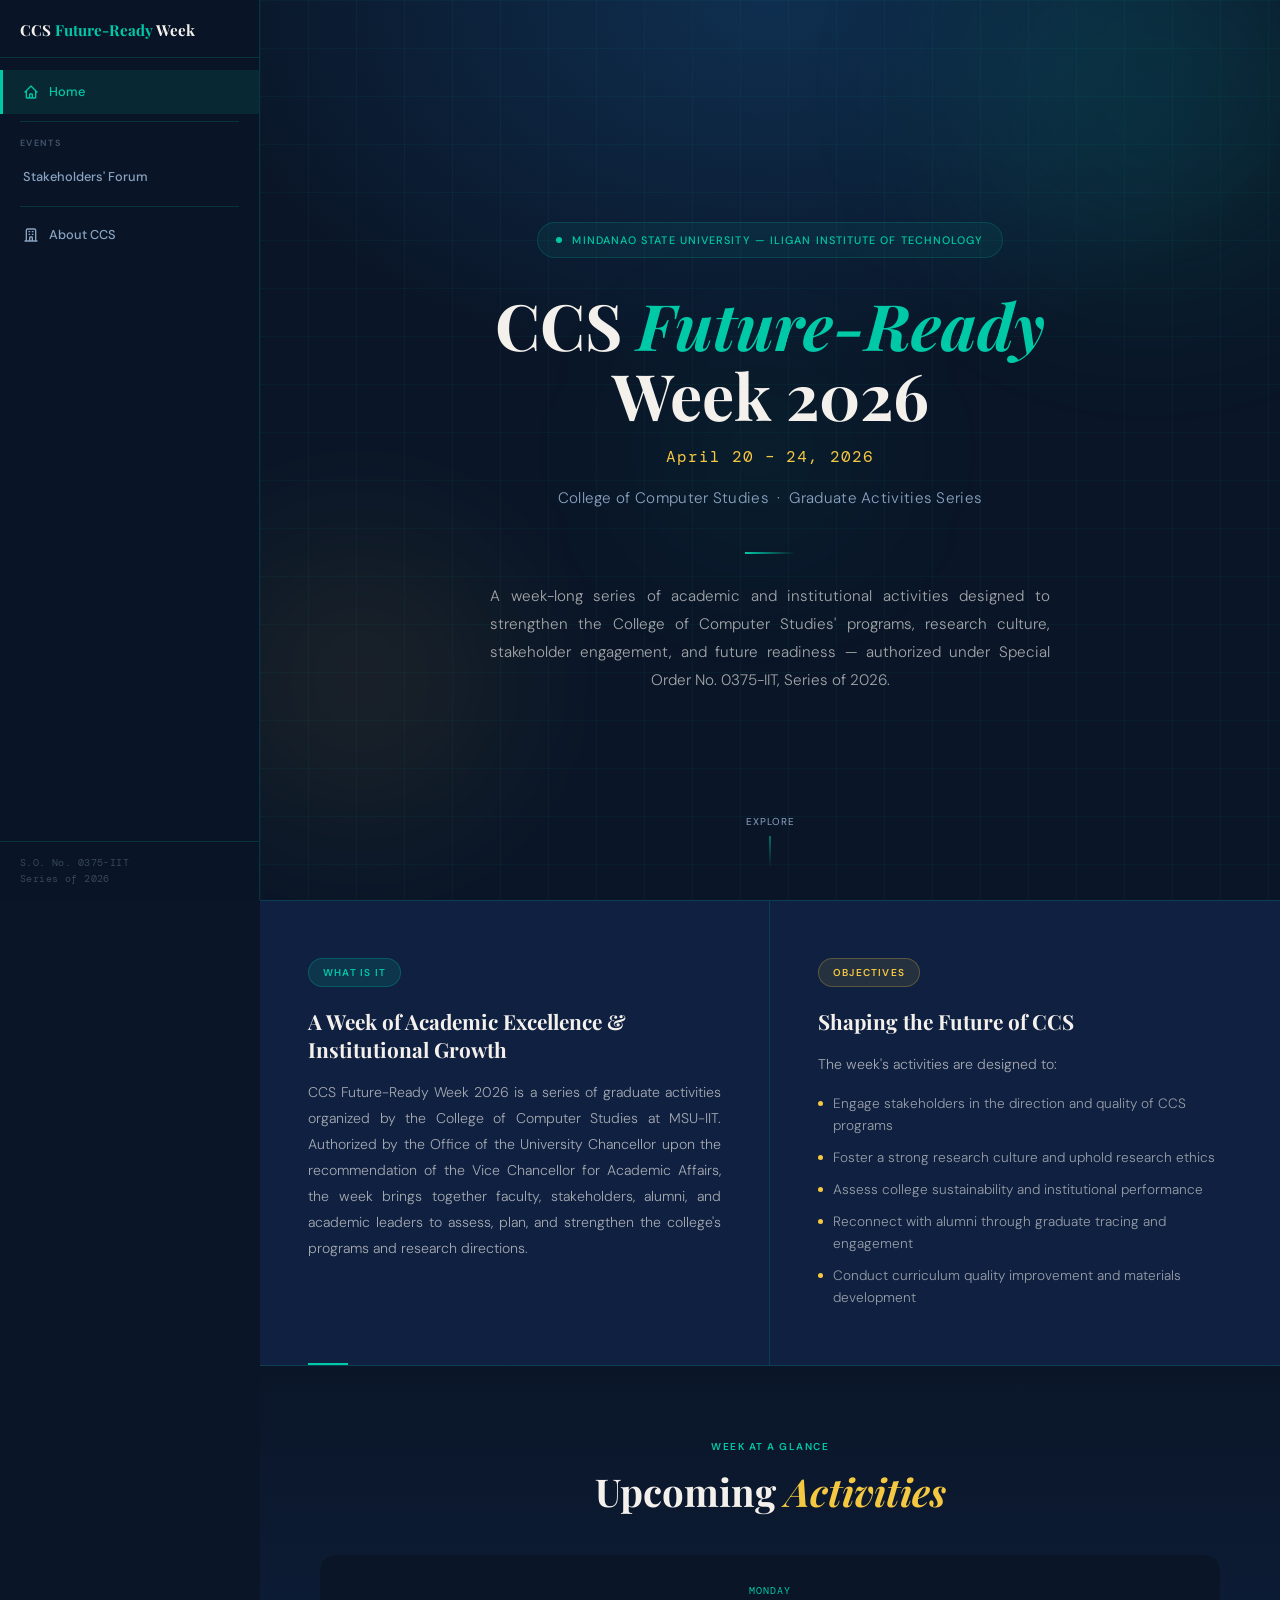
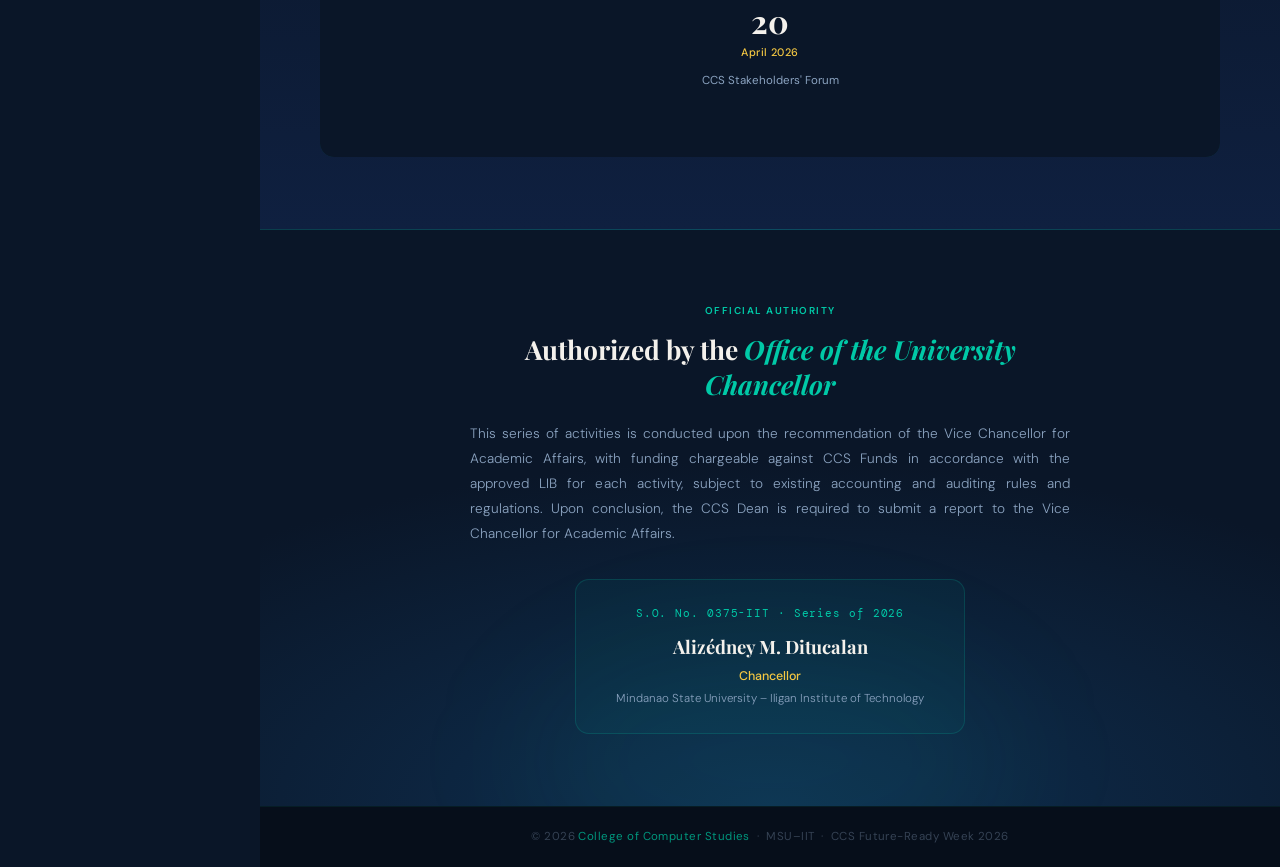
==== index.html @ fe6b13ed "Initial commit: CCS Future-Ready Week 2026 website" ====
<!DOCTYPE html>
<html lang="en">
<head>
<meta charset="UTF-8">
<meta name="viewport" content="width=device-width, initial-scale=1.0">
<title>CCS Future-Ready Week 2026 — MSU-IIT</title>
<link rel="preconnect" href="https://fonts.googleapis.com">
<link href="https://fonts.googleapis.com/css2?family=Playfair+Display:ital,wght@0,400;0,700;1,400&family=DM+Sans:wght@300;400;500;600&family=DM+Mono:wght@400&display=swap" rel="stylesheet">
<link rel="stylesheet" href="styles.css">
</head>
<body>

<!-- SIDEBAR NAV -->
<nav class="sidebar" id="sidebar">
  <div class="sidebar-brand">
    <a href="index.html">CCS <span>Future-Ready</span> Week</a>
  </div>
  <div class="sidebar-links">
    <a href="index.html" class="active">
      <span class="nav-icon"><svg xmlns="http://www.w3.org/2000/svg" fill="none" viewBox="0 0 24 24" stroke="currentColor" stroke-width="2"><path stroke-linecap="round" stroke-linejoin="round" d="M3 12l2-2m0 0l7-7 7 7M5 10v10a1 1 0 001 1h3m10-11l2 2m-2-2v10a1 1 0 01-1 1h-3m-4 0a1 1 0 01-1-1v-4a1 1 0 011-1h2a1 1 0 011 1v4a1 1 0 01-1 1h-2z"/></svg></span>
      Home
    </a>
    <div class="nav-divider"></div>
    <div class="nav-group-label">Events</div>
    <a href="stakeholders-forum.html">
      Stakeholders' Forum
    </a>
    <div class="nav-divider"></div>
    <a href="about-ccs.html">
      <span class="nav-icon"><svg xmlns="http://www.w3.org/2000/svg" fill="none" viewBox="0 0 24 24" stroke="currentColor" stroke-width="2"><path stroke-linecap="round" stroke-linejoin="round" d="M19 21V5a2 2 0 00-2-2H7a2 2 0 00-2 2v16m14 0h2m-2 0h-5m-9 0H3m2 0h5M9 7h1m-1 4h1m4-4h1m-1 4h1m-5 10v-5a1 1 0 011-1h2a1 1 0 011 1v5m-4 0h4"/></svg></span>
      About CCS
    </a>
  </div>
  <div class="sidebar-footer">
    <div class="sidebar-footer-text">S.O. No. 0375-IIT<br>Series of 2026</div>
  </div>
</nav>
<div class="sidebar-overlay" id="sidebarOverlay"></div>

<!-- MOBILE NAV TOGGLE -->
<button class="mobile-toggle" id="mobileToggle" aria-label="Toggle navigation">
  <span></span><span></span><span></span>
</button>

<!-- MAIN CONTENT -->
<main class="main">

  <!-- HERO -->
  <section class="hero">
    <div class="hero-grid"></div>
    <div class="hero-orbs">
      <div class="orb orb-1"></div>
      <div class="orb orb-2"></div>
      <div class="orb orb-3"></div>
    </div>
    <div class="hero-content">
      <div class="institution-badge">
        <div class="badge-dot"></div>
        Mindanao State University &mdash; Iligan Institute of Technology
      </div>
      <h1 class="hero-title">
        CCS <span>Future-Ready</span><br>Week 2026
      </h1>
      <p class="hero-date">April 20 &ndash; 24, 2026</p>
      <p class="hero-subtitle">College of Computer Studies &nbsp;&middot;&nbsp; Graduate Activities Series</p>
      <div class="hero-divider"></div>
      <p class="hero-tagline">
        A week-long series of academic and institutional activities designed to strengthen the College of Computer Studies' programs, research culture, stakeholder engagement, and future readiness &mdash; authorized under Special Order No. 0375-IIT, Series of 2026.
      </p>
    </div>
    <div class="scroll-hint">
      <span>Explore</span>
      <div class="scroll-arrow"></div>
    </div>
  </section>

  <!-- ABOUT -->
  <div class="about-wrapper">
    <div class="about-grid">
      <div class="about-card reveal">
        <div class="about-tag">What Is It</div>
        <h2 class="about-heading">A Week of Academic Excellence &amp; Institutional Growth</h2>
        <p class="about-text">
          CCS Future-Ready Week 2026 is a series of graduate activities organized by the College of Computer Studies at MSU-IIT. Authorized by the Office of the University Chancellor upon the recommendation of the Vice Chancellor for Academic Affairs, the week brings together faculty, stakeholders, alumni, and academic leaders to assess, plan, and strengthen the college's programs and research directions.
        </p>
        <div class="about-accent"></div>
      </div>
      <div class="about-card reveal reveal-delay-1">
        <div class="about-tag purpose">Objectives</div>
        <h2 class="about-heading">Shaping the Future of CCS</h2>
        <p class="about-text">The week's activities are designed to:</p>
        <ul class="about-list">
          <li>Engage stakeholders in the direction and quality of CCS programs</li>
          <li>Foster a strong research culture and uphold research ethics</li>
          <li>Assess college sustainability and institutional performance</li>
          <li>Reconnect with alumni through graduate tracing and engagement</li>
          <li>Conduct curriculum quality improvement and materials development</li>
        </ul>
      </div>
    </div>
  </div>

  <!-- SCHEDULE OVERVIEW -->
  <div class="schedule-section">
    <div class="schedule-header">
      <p class="section-label reveal">Week at a Glance</p>
      <h2 class="section-title reveal">Upcoming <em>Activities</em></h2>
    </div>
    <div class="schedule-grid">
      <a href="stakeholders-forum.html" class="schedule-card reveal">
        <div class="schedule-day">Monday</div>
        <div class="schedule-date">20</div>
        <div class="schedule-month">April 2026</div>
        <div class="schedule-name">CCS Stakeholders' Forum</div>
        <div class="schedule-arrow">&rarr;</div>
      </a>
    </div>
  </div>

  <!-- AUTHORITY -->
  <div class="authority-section">
    <div class="authority-glow"></div>
    <div class="authority-inner">
      <p class="section-label reveal" style="display:block; margin-bottom:.8rem;">Official Authority</p>
      <h2 class="authority-title reveal">Authorized by the <em>Office of the University Chancellor</em></h2>
      <p class="authority-text reveal">
        This series of activities is conducted upon the recommendation of the Vice Chancellor for Academic Affairs, with funding chargeable against CCS Funds in accordance with the approved LIB for each activity, subject to existing accounting and auditing rules and regulations. Upon conclusion, the CCS Dean is required to submit a report to the Vice Chancellor for Academic Affairs.
      </p>
      <div class="authority-card reveal reveal-delay-1">
        <div class="authority-so">S.O. No. 0375-IIT &middot; Series of 2026</div>
        <div class="authority-name">Alizédney M. Ditucalan</div>
        <div class="authority-role">Chancellor</div>
        <div class="authority-institution">Mindanao State University &ndash; Iligan Institute of Technology</div>
      </div>
    </div>
  </div>

  <footer>
    &copy; 2026 <span>College of Computer Studies</span> &nbsp;&middot;&nbsp; MSU&ndash;IIT &nbsp;&middot;&nbsp; CCS Future-Ready Week 2026
  </footer>

</main>

<script>
  // Scroll reveal
  const observer = new IntersectionObserver((entries) => {
    entries.forEach(e => {
      if (e.isIntersecting) { e.target.classList.add('visible'); observer.unobserve(e.target); }
    });
  }, { threshold: 0.1 });
  document.querySelectorAll('.reveal').forEach(el => observer.observe(el));

  // Mobile sidebar
  const toggle = document.getElementById('mobileToggle');
  const sidebar = document.getElementById('sidebar');
  const overlay = document.getElementById('sidebarOverlay');

  function openSidebar() {
    sidebar.classList.add('open');
    overlay.classList.add('visible');
    toggle.classList.add('open');
    document.body.classList.add('sidebar-open');
  }
  function closeSidebar() {
    sidebar.classList.remove('open');
    overlay.classList.remove('visible');
    toggle.classList.remove('open');
    document.body.classList.remove('sidebar-open');
  }

  toggle.addEventListener('click', () => {
    sidebar.classList.contains('open') ? closeSidebar() : openSidebar();
  });
  overlay.addEventListener('click', closeSidebar);

  // Close sidebar on nav link click (mobile)
  document.querySelectorAll('.sidebar-links a').forEach(link => {
    link.addEventListener('click', () => {
      if (window.innerWidth <= 768) closeSidebar();
    });
  });
</script>
</body>
</html>
---- styles.css ----
*, *::before, *::after { box-sizing: border-box; margin: 0; padding: 0; }

:root {
  --navy: #0A1628;
  --navy-mid: #0F2040;
  --navy-light: #162B50;
  --teal: #00C9A7;
  --teal-dim: #00957C;
  --gold: #F5C842;
  --gold-dim: #C89E1E;
  --white: #F4F1EC;
  --muted: #8BA3C0;
  --border: rgba(0, 201, 167, 0.18);
  --sidebar-w: 260px;
}

html { scroll-behavior: smooth; }

body {
  font-family: 'DM Sans', sans-serif;
  background: var(--navy);
  color: var(--white);
  line-height: 1.7;
  overflow-x: hidden;
  -webkit-font-smoothing: antialiased;
  -moz-osx-font-smoothing: grayscale;
}

/* ═══════════════════════════════════════
   SIDEBAR
   ═══════════════════════════════════════ */
.sidebar {
  position: fixed;
  top: 0; left: 0; bottom: 0;
  width: var(--sidebar-w);
  z-index: 1000;
  background: rgba(10, 22, 40, 0.98);
  backdrop-filter: blur(20px);
  -webkit-backdrop-filter: blur(20px);
  border-right: 1px solid var(--border);
  display: flex;
  flex-direction: column;
  overflow-y: auto;
  overflow-x: hidden;
  scrollbar-width: thin;
  scrollbar-color: rgba(0,201,167,0.15) transparent;
}
.sidebar::-webkit-scrollbar { width: 4px; }
.sidebar::-webkit-scrollbar-track { background: transparent; }
.sidebar::-webkit-scrollbar-thumb { background: rgba(0,201,167,0.15); border-radius: 4px; }

.sidebar-brand {
  padding: 1.25rem 1.25rem 1rem;
  border-bottom: 1px solid var(--border);
  flex-shrink: 0;
}
.sidebar-brand a {
  font-family: 'Playfair Display', serif;
  font-size: 0.95rem;
  font-weight: 700;
  color: var(--white);
  text-decoration: none;
  line-height: 1.4;
  display: block;
}
.sidebar-brand a span { color: var(--teal); }

.sidebar-links {
  flex: 1;
  padding: 0.75rem 0;
  display: flex;
  flex-direction: column;
}
.sidebar-links a {
  display: flex;
  align-items: center;
  gap: 10px;
  color: var(--muted);
  text-decoration: none;
  font-size: 0.8rem;
  font-weight: 500;
  padding: 0.55rem 1.25rem;
  transition: color 0.2s, background 0.2s, border-color 0.2s;
  border-left: 3px solid transparent;
  min-height: 44px;
}
.sidebar-links a:hover {
  color: var(--teal);
  background: rgba(0,201,167,0.06);
  border-left-color: rgba(0,201,167,0.3);
}
.sidebar-links a.active {
  color: var(--teal);
  background: rgba(0,201,167,0.1);
  border-left-color: var(--teal);
}

.nav-icon {
  display: flex;
  align-items: center;
  flex-shrink: 0;
}
.nav-icon svg { width: 16px; height: 16px; }

.nav-date {
  font-family: 'DM Mono', monospace;
  font-size: 0.65rem;
  color: var(--gold-dim);
  letter-spacing: 0.04em;
  flex-shrink: 0;
  min-width: 40px;
}

.nav-divider {
  height: 1px;
  background: var(--border);
  margin: 0.4rem 1.25rem;
}

.nav-group-label {
  font-size: 9px;
  letter-spacing: 0.15em;
  text-transform: uppercase;
  color: rgba(139,163,192,0.45);
  font-weight: 600;
  padding: 0.5rem 1.25rem 0.25rem;
}

.sidebar-footer {
  padding: 0.85rem 1.25rem;
  border-top: 1px solid var(--border);
  flex-shrink: 0;
}
.sidebar-footer-text {
  font-family: 'DM Mono', monospace;
  font-size: 0.65rem;
  color: rgba(139,163,192,0.35);
  letter-spacing: 0.04em;
  line-height: 1.5;
}

/* ═══════════════════════════════════════
   MOBILE TOGGLE + OVERLAY
   ═══════════════════════════════════════ */
.mobile-toggle {
  display: none;
  position: fixed;
  top: 0.75rem; left: 0.75rem;
  z-index: 1001;
  background: rgba(10,22,40,0.92);
  backdrop-filter: blur(12px);
  -webkit-backdrop-filter: blur(12px);
  border: 1px solid var(--border);
  border-radius: 10px;
  cursor: pointer;
  width: 44px; height: 44px;
  padding: 0;
}
.mobile-toggle span {
  display: block;
  width: 20px; height: 2px;
  background: var(--white);
  position: absolute;
  left: 12px;
  transition: all 0.3s cubic-bezier(0.4, 0, 0.2, 1);
  border-radius: 1px;
}
.mobile-toggle span:nth-child(1) { top: 14px; }
.mobile-toggle span:nth-child(2) { top: 21px; }
.mobile-toggle span:nth-child(3) { top: 28px; }
.mobile-toggle.open span:nth-child(1) { transform: rotate(45deg); top: 21px; }
.mobile-toggle.open span:nth-child(2) { opacity: 0; }
.mobile-toggle.open span:nth-child(3) { transform: rotate(-45deg); top: 21px; }

.sidebar-overlay {
  display: none;
  position: fixed;
  inset: 0;
  z-index: 999;
  background: rgba(0,0,0,0.5);
  backdrop-filter: blur(4px);
  -webkit-backdrop-filter: blur(4px);
  opacity: 0;
  transition: opacity 0.3s;
}
.sidebar-overlay.visible {
  opacity: 1;
}

/* ═══════════════════════════════════════
   MAIN CONTENT
   ═══════════════════════════════════════ */
.main {
  margin-left: var(--sidebar-w);
  min-height: 100vh;
  width: calc(100% - var(--sidebar-w));
}

/* ═══════════════════════════════════════
   HERO
   ═══════════════════════════════════════ */
.hero {
  min-height: 100vh;
  display: flex;
  align-items: center;
  justify-content: center;
  position: relative;
  overflow: hidden;
  padding: 5rem 3rem 4rem;
  background: radial-gradient(ellipse 80% 60% at 50% 0%, #0F2F50 0%, var(--navy) 70%);
}
.hero-grid {
  position: absolute; inset: 0;
  background-image:
    linear-gradient(rgba(0,201,167,.05) 1px, transparent 1px),
    linear-gradient(90deg, rgba(0,201,167,.05) 1px, transparent 1px);
  background-size: 48px 48px;
  animation: gridFade 3s ease forwards;
}
@keyframes gridFade { from { opacity: 0; } to { opacity: 1; } }

.hero-orbs { position: absolute; inset: 0; pointer-events: none; }
.orb { position: absolute; border-radius: 50%; filter: blur(80px); }
.orb-1 { width: 380px; height: 380px; background: rgba(0,201,167,.10); top: -100px; right: -60px; }
.orb-2 { width: 280px; height: 280px; background: rgba(245,200,66,.07); bottom: 80px; left: -40px; }
.orb-3 { width: 180px; height: 180px; background: rgba(0,201,167,.08); top: 40%; left: 40%; }

.hero-content {
  position: relative;
  z-index: 1;
  text-align: center;
  max-width: 720px;
  width: 100%;
}

.institution-badge {
  display: inline-flex;
  align-items: center;
  gap: 10px;
  border: 1px solid var(--border);
  background: rgba(0,201,167,.07);
  padding: 8px 18px;
  border-radius: 100px;
  font-size: 0.68rem;
  font-weight: 500;
  letter-spacing: .1em;
  text-transform: uppercase;
  color: var(--teal);
  margin-bottom: 2rem;
  animation: slideUp .8s .1s both;
}
.badge-dot {
  width: 6px; height: 6px;
  border-radius: 50%;
  background: var(--teal);
  animation: pulse 2s infinite;
  flex-shrink: 0;
}
@keyframes pulse { 0%,100% { opacity: 1; } 50% { opacity: .3; } }

.hero-title {
  font-family: 'Playfair Display', serif;
  font-size: clamp(2rem, 5vw, 4rem);
  font-weight: 700;
  line-height: 1.1;
  color: var(--white);
  margin-bottom: 0.75rem;
  animation: slideUp .8s .2s both;
}
.hero-title span { color: var(--teal); font-style: italic; }

.hero-date {
  font-family: 'DM Mono', monospace;
  font-size: clamp(0.8rem, 1.6vw, 1rem);
  color: var(--gold);
  font-weight: 400;
  letter-spacing: .06em;
  margin-bottom: 1rem;
  animation: slideUp .8s .3s both;
}

.hero-subtitle {
  font-size: clamp(0.82rem, 1.5vw, 0.95rem);
  color: var(--muted);
  font-weight: 300;
  letter-spacing: .02em;
  margin-bottom: 2.5rem;
  animation: slideUp .8s .4s both;
}

.hero-divider {
  width: 50px; height: 2px;
  background: linear-gradient(90deg, var(--teal), transparent);
  margin: 0 auto 1.75rem;
  animation: slideUp .8s .45s both;
}

.hero-tagline {
  font-size: clamp(0.85rem, 1.4vw, 0.95rem);
  color: rgba(244,241,236,.65);
  font-weight: 300;
  max-width: 560px;
  margin: 0 auto;
  animation: slideUp .8s .5s both;
  line-height: 1.85;
  text-align: justify;
  text-align-last: center;
}

.scroll-hint {
  position: absolute;
  bottom: 2rem; left: 50%;
  transform: translateX(-50%);
  display: flex;
  flex-direction: column;
  align-items: center;
  gap: 6px;
  color: var(--muted);
  font-size: 10px;
  letter-spacing: .1em;
  text-transform: uppercase;
  animation: fadeIn 1s 1.5s both;
}
.scroll-arrow {
  width: 1px; height: 32px;
  background: linear-gradient(to bottom, var(--teal), transparent);
  animation: scrollDrop 1.8s 1.5s infinite;
}
@keyframes scrollDrop { 0%,100% { transform: scaleY(1); opacity: 1; } 50% { transform: scaleY(.5); opacity: .4; } }
@keyframes slideUp { from { opacity: 0; transform: translateY(24px); } to { opacity: 1; transform: translateY(0); } }
@keyframes fadeIn { from { opacity: 0; } to { opacity: 1; } }

/* ═══════════════════════════════════════
   SECTION COMMON
   ═══════════════════════════════════════ */
.section-label {
  font-size: 10px;
  letter-spacing: .15em;
  text-transform: uppercase;
  color: var(--teal);
  font-weight: 600;
  margin-bottom: 0.75rem;
}
.section-title {
  font-family: 'Playfair Display', serif;
  font-size: clamp(1.5rem, 3.5vw, 2.4rem);
  font-weight: 700;
  color: var(--white);
  line-height: 1.25;
  margin-bottom: 1.75rem;
}
.section-title em { color: var(--gold); font-style: italic; }

/* ═══════════════════════════════════════
   ABOUT
   ═══════════════════════════════════════ */
.about-wrapper {
  background: var(--navy-mid);
  border-top: 1px solid var(--border);
  border-bottom: 1px solid var(--border);
}
.about-grid {
  display: grid;
  grid-template-columns: 1fr 1fr;
  max-width: 1100px;
  margin: 0 auto;
}
.about-card {
  padding: 3.5rem 3rem;
  position: relative;
  transition: background 0.3s;
}
.about-card:first-child {
  border-right: 1px solid var(--border);
}
.about-card:hover { background: rgba(0,201,167,.03); }

.about-tag {
  display: inline-block;
  padding: 5px 14px;
  border-radius: 100px;
  font-size: 10px;
  font-weight: 600;
  letter-spacing: .12em;
  text-transform: uppercase;
  margin-bottom: 1.25rem;
  background: rgba(0,201,167,.12);
  color: var(--teal);
  border: 1px solid rgba(0,201,167,.25);
}
.about-tag.purpose {
  background: rgba(245,200,66,.1);
  color: var(--gold);
  border: 1px solid rgba(245,200,66,.25);
}

.about-heading {
  font-family: 'Playfair Display', serif;
  font-size: clamp(1.1rem, 2vw, 1.3rem);
  font-weight: 700;
  color: var(--white);
  margin-bottom: 1rem;
  line-height: 1.35;
}
.about-text {
  font-size: 0.88rem;
  color: rgba(244,241,236,.65);
  font-weight: 300;
  line-height: 1.85;
  text-align: justify;
}
.about-list {
  list-style: none;
  margin-top: 1rem;
  display: flex;
  flex-direction: column;
  gap: 0.65rem;
}
.about-list li {
  display: flex;
  align-items: flex-start;
  gap: 10px;
  font-size: 0.85rem;
  color: rgba(244,241,236,.6);
  font-weight: 300;
  line-height: 1.6;
}
.about-list li::before {
  content: '';
  width: 5px; height: 5px;
  border-radius: 50%;
  background: var(--gold);
  flex-shrink: 0;
  margin-top: 0.5rem;
}
.about-accent {
  position: absolute;
  bottom: 0; left: 3rem;
  width: 40px; height: 2px;
  background: var(--teal);
}

/* ═══════════════════════════════════════
   SCHEDULE
   ═══════════════════════════════════════ */
.schedule-section {
  padding: 4.5rem 2.5rem;
  background: linear-gradient(180deg, var(--navy) 0%, var(--navy-mid) 100%);
}
.schedule-header {
  max-width: 900px;
  margin: 0 auto 2.5rem;
  text-align: center;
}
.schedule-grid {
  max-width: 900px;
  margin: 0 auto;
  display: grid;
  grid-template-columns: repeat(auto-fit, minmax(160px, 1fr));
  gap: 1px;
  background: var(--border);
  border-radius: 14px;
  overflow: hidden;
}
.schedule-card {
  background: var(--navy);
  padding: 1.75rem 1rem;
  text-align: center;
  text-decoration: none;
  display: flex;
  flex-direction: column;
  align-items: center;
  transition: background 0.3s, transform 0.2s;
}
.schedule-card:hover { background: var(--navy-light); }
.schedule-day {
  font-family: 'DM Mono', monospace;
  font-size: 0.62rem;
  color: var(--teal);
  letter-spacing: 0.1em;
  text-transform: uppercase;
  margin-bottom: 0.35rem;
}
.schedule-date {
  font-family: 'Playfair Display', serif;
  font-size: 2rem;
  font-weight: 700;
  color: var(--white);
  line-height: 1;
  margin-bottom: 0.35rem;
}
.schedule-month {
  font-size: 0.68rem;
  color: var(--gold);
  font-weight: 500;
  letter-spacing: 0.04em;
  margin-bottom: 0.75rem;
}
.schedule-name {
  font-size: 0.72rem;
  color: var(--muted);
  font-weight: 400;
  line-height: 1.45;
  flex: 1;
}
.schedule-arrow {
  font-size: 1.1rem;
  color: var(--teal);
  opacity: 0;
  transition: opacity 0.2s, transform 0.2s;
  margin-top: 0.6rem;
}
.schedule-card:hover .schedule-arrow {
  opacity: 1;
  transform: translateX(2px);
}

/* ═══════════════════════════════════════
   AUTHORITY
   ═══════════════════════════════════════ */
.authority-section {
  background: radial-gradient(ellipse 80% 60% at 50% 100%, #0F2F50, var(--navy));
  border-top: 1px solid var(--border);
  padding: 4.5rem 2rem;
  text-align: center;
  position: relative;
  overflow: hidden;
}
.authority-glow {
  position: absolute;
  bottom: -80px; left: 50%;
  transform: translateX(-50%);
  width: 500px; height: 250px;
  background: rgba(0,201,167,.06);
  filter: blur(60px);
  border-radius: 50%;
  pointer-events: none;
}
.authority-inner {
  position: relative;
  z-index: 1;
  max-width: 600px;
  margin: 0 auto;
}
.authority-title {
  font-family: 'Playfair Display', serif;
  font-size: clamp(1.2rem, 2.5vw, 1.65rem);
  font-weight: 700;
  color: var(--white);
  margin-bottom: 1.25rem;
  line-height: 1.3;
}
.authority-title em { color: var(--teal); font-style: italic; }
.authority-text {
  font-size: 0.85rem;
  color: var(--muted);
  font-weight: 300;
  line-height: 1.85;
  margin-bottom: 2rem;
  text-align: justify;
}
.authority-card {
  display: inline-block;
  background: rgba(0,201,167,.05);
  border: 1px solid var(--border);
  border-radius: 14px;
  padding: 1.5rem 2.5rem;
  text-align: center;
}
.authority-so {
  font-family: 'DM Mono', monospace;
  font-size: 0.7rem;
  color: var(--teal);
  letter-spacing: 0.08em;
  margin-bottom: 0.5rem;
}
.authority-name {
  font-family: 'Playfair Display', serif;
  font-size: 1.15rem;
  font-weight: 700;
  color: var(--white);
  margin-bottom: 0.25rem;
}
.authority-role {
  font-size: 0.78rem;
  color: var(--gold);
  font-weight: 500;
}
.authority-institution {
  font-size: 0.72rem;
  color: var(--muted);
  font-weight: 300;
  margin-top: 0.15rem;
}

/* ═══════════════════════════════════════
   EVENT PAGE — HERO
   ═══════════════════════════════════════ */
.event-hero {
  padding: 6rem 3rem 3.5rem;
  position: relative;
  overflow: hidden;
  background: radial-gradient(ellipse 80% 60% at 50% 0%, #0F2F50 0%, var(--navy) 70%);
  border-bottom: 1px solid var(--border);
  display: flex;
  justify-content: center;
}
.event-hero-grid {
  position: absolute; inset: 0;
  background-image:
    linear-gradient(rgba(0,201,167,.04) 1px, transparent 1px),
    linear-gradient(90deg, rgba(0,201,167,.04) 1px, transparent 1px);
  background-size: 48px 48px;
}
.event-hero-content {
  position: relative;
  z-index: 1;
  max-width: 720px;
  width: 100%;
  text-align: center;
}

.event-breadcrumb {
  display: flex;
  align-items: center;
  justify-content: center;
  gap: 8px;
  font-size: 0.75rem;
  color: var(--muted);
  margin-bottom: 1.75rem;
}
.event-breadcrumb a {
  color: var(--teal);
  text-decoration: none;
  transition: opacity 0.2s;
}
.event-breadcrumb a:hover { opacity: 0.8; }

.event-tag-row {
  display: flex;
  align-items: center;
  justify-content: center;
  gap: 1rem;
  margin-bottom: 1.25rem;
  flex-wrap: wrap;
}
.event-tag {
  display: inline-block;
  padding: 5px 14px;
  border-radius: 100px;
  font-size: 10px;
  font-weight: 600;
  letter-spacing: .12em;
  text-transform: uppercase;
  background: rgba(0,201,167,.10);
  color: var(--teal);
  border: 1px solid rgba(0,201,167,.25);
}
.event-date-tag {
  font-family: 'DM Mono', monospace;
  font-size: 0.78rem;
  color: var(--gold);
  letter-spacing: 0.04em;
}

.event-title {
  font-family: 'Playfair Display', serif;
  font-size: clamp(1.6rem, 4vw, 2.8rem);
  font-weight: 700;
  color: var(--white);
  line-height: 1.2;
  margin-bottom: 1.25rem;
}
.event-title span { color: var(--teal); font-style: italic; }

.event-title-sub {
  font-family: 'Playfair Display', serif;
  font-size: clamp(1rem, 2.5vw, 1.5rem);
  font-weight: 400;
  font-style: italic;
  color: var(--teal);
  line-height: 1.3;
  margin-bottom: 1.25rem;
}

.event-intro {
  font-size: clamp(0.88rem, 1.3vw, 0.95rem);
  color: rgba(244,241,236,.65);
  font-weight: 300;
  line-height: 1.9;
  max-width: 620px;
  margin: 0 auto;
  text-align: justify;
}

/* ═══════════════════════════════════════
   EVENT PAGE — BODY
   ═══════════════════════════════════════ */
.event-body {
  padding: 3.5rem 3rem;
  max-width: 820px;
  margin: 0 auto;
}

.event-section-label {
  font-size: 10px;
  letter-spacing: 0.14em;
  text-transform: uppercase;
  color: var(--gold);
  font-weight: 600;
  margin-bottom: 1rem;
}

.event-detail-text {
  font-size: 0.9rem;
  color: rgba(244,241,236,.6);
  font-weight: 300;
  line-height: 1.9;
  margin-bottom: 2.5rem;
  text-align: justify;
}

.event-highlights {
  list-style: none;
  display: flex;
  flex-direction: column;
  gap: 0.85rem;
  margin-bottom: 2.5rem;
}
.event-highlights li {
  display: flex;
  align-items: flex-start;
  gap: 14px;
  font-size: 0.88rem;
  color: rgba(244,241,236,.65);
  font-weight: 300;
  line-height: 1.8;
}
.highlight-icon {
  width: 32px; height: 32px;
  border-radius: 8px;
  flex-shrink: 0;
  background: rgba(0,201,167,.08);
  border: 1px solid rgba(0,201,167,.18);
  display: grid;
  place-items: center;
  margin-top: 2px;
}
.highlight-icon svg {
  width: 14px; height: 14px;
  color: var(--teal);
  stroke: var(--teal);
}

.event-participants-box {
  padding: 1.25rem 1.5rem;
  border-radius: 12px;
  background: rgba(0,201,167,.04);
  border: 1px solid var(--border);
  margin-bottom: 2.5rem;
}
.event-participants-label {
  font-size: 10px;
  letter-spacing: 0.12em;
  text-transform: uppercase;
  color: var(--teal);
  font-weight: 600;
  margin-bottom: 0.35rem;
}
.event-participants-text {
  font-size: 0.85rem;
  color: rgba(244,241,236,.55);
  font-weight: 300;
  line-height: 1.7;
}

/* ═══════════════════════════════════════
   CONTENT BLOCKS (Programme / About CCS)
   ═══════════════════════════════════════ */
.content-block {
  border: 1px solid var(--border);
  border-radius: 16px;
  padding: 2.5rem 2rem;
  margin-bottom: 2.5rem;
  scroll-margin-top: 2rem;
  position: relative;
  overflow: hidden;
}
.content-block::before {
  content: '';
  position: absolute;
  top: 0; left: 0; right: 0;
  height: 3px;
}

/* Programme block — teal accent */
.programme-block {
  background: linear-gradient(180deg, rgba(0,201,167,0.04) 0%, transparent 40%);
}
.programme-block::before {
  background: linear-gradient(90deg, var(--teal), var(--teal-dim), transparent);
}

/* About CCS block — gold accent */
.aboutccs-block {
  background: linear-gradient(180deg, rgba(245,200,66,0.03) 0%, transparent 40%);
}
.aboutccs-block::before {
  background: linear-gradient(90deg, var(--gold), var(--gold-dim), transparent);
}

.content-block-header {
  text-align: center;
  margin-bottom: 2rem;
}
.content-block-icon {
  width: 52px; height: 52px;
  border-radius: 14px;
  display: inline-grid;
  place-items: center;
  margin-bottom: 1rem;
}
.content-block-icon svg {
  width: 26px; height: 26px;
}
.programme-icon {
  background: rgba(0,201,167,0.1);
  border: 1px solid rgba(0,201,167,0.25);
}
.programme-icon svg { stroke: var(--teal); }

.aboutccs-icon {
  background: rgba(245,200,66,0.1);
  border: 1px solid rgba(245,200,66,0.25);
}
.aboutccs-icon svg { stroke: var(--gold); }

.content-block-title {
  font-family: 'Playfair Display', serif;
  font-size: clamp(1.4rem, 3vw, 1.9rem);
  font-weight: 700;
  color: var(--white);
  margin-bottom: 0.35rem;
}
.content-block-subtitle {
  font-size: 0.82rem;
  color: var(--muted);
  font-weight: 300;
  letter-spacing: 0.02em;
}

/* ═══════════════════════════════════════
   JUMP CARDS
   ═══════════════════════════════════════ */
.jump-cards {
  display: grid;
  grid-template-columns: 1fr 1fr;
  gap: 1rem;
  margin-bottom: 2.5rem;
}
.jump-card {
  display: flex;
  align-items: center;
  gap: 1rem;
  padding: 1.25rem 1.5rem;
  border: 1px solid var(--border);
  border-radius: 12px;
  background: rgba(0,201,167,0.03);
  text-decoration: none;
  transition: background 0.2s, border-color 0.2s, transform 0.2s;
}
.jump-card:hover {
  background: rgba(0,201,167,0.08);
  border-color: rgba(0,201,167,0.35);
  transform: translateY(-2px);
}
.jump-card-icon {
  width: 42px; height: 42px;
  border-radius: 10px;
  background: rgba(0,201,167,0.1);
  border: 1px solid rgba(0,201,167,0.2);
  display: grid;
  place-items: center;
  flex-shrink: 0;
}
.jump-card-icon svg {
  width: 20px; height: 20px;
  stroke: var(--teal);
}
.jump-card-text {
  flex: 1;
  min-width: 0;
}
.jump-card-title {
  font-family: 'Playfair Display', serif;
  font-size: 1rem;
  font-weight: 700;
  color: var(--white);
  line-height: 1.3;
  margin-bottom: 0.15rem;
}
.jump-card-desc {
  font-size: 0.75rem;
  color: var(--muted);
  font-weight: 300;
  line-height: 1.4;
}
.jump-card-arrow {
  font-size: 1.2rem;
  color: var(--teal);
  opacity: 0;
  transition: opacity 0.2s, transform 0.2s;
  flex-shrink: 0;
}
.jump-card:hover .jump-card-arrow {
  opacity: 1;
  transform: translateX(3px);
}

@media (max-width: 600px) {
  .jump-cards { grid-template-columns: 1fr; }
}

/* ═══════════════════════════════════════
   PROGRAMME TABLE
   ═══════════════════════════════════════ */
.programme-venue {
  display: flex;
  align-items: center;
  justify-content: center;
  gap: 8px;
  font-size: 0.88rem;
  color: rgba(244,241,236,.7);
  font-weight: 400;
  margin-bottom: 0.35rem;
}
.programme-venue-icon {
  display: flex;
  align-items: center;
  flex-shrink: 0;
}
.programme-venue-icon svg {
  width: 16px; height: 16px;
  stroke: var(--teal);
}
.programme-time-range {
  font-family: 'DM Mono', monospace;
  font-size: 0.78rem;
  color: var(--gold);
  letter-spacing: 0.04em;
  margin-bottom: 2.5rem;
  text-align: center;
}

.programme-session-title {
  font-family: 'Playfair Display', serif;
  font-size: 1.1rem;
  font-weight: 700;
  color: var(--white);
  margin-bottom: 1rem;
  padding-bottom: 0.6rem;
  border-bottom: 1px solid var(--border);
}
.programme-session-title span {
  font-family: 'DM Sans', sans-serif;
  font-size: 0.75rem;
  font-weight: 400;
  color: var(--muted);
  margin-left: 0.5rem;
}

.programme-table {
  margin-bottom: 2.5rem;
  border: 1px solid var(--border);
  border-radius: 10px;
  overflow: hidden;
}

.programme-row {
  display: grid;
  grid-template-columns: 140px 1fr 1fr;
  border-bottom: 1px solid rgba(0,201,167,0.08);
  transition: background 0.2s;
}
.programme-row:last-child { border-bottom: none; }
.programme-row:hover:not(.programme-row-header) {
  background: rgba(0,201,167,0.03);
}

.programme-row-header {
  background: rgba(0,201,167,0.08);
}
.programme-row-header > div {
  font-size: 0.7rem;
  font-weight: 600;
  letter-spacing: 0.1em;
  text-transform: uppercase;
  color: var(--teal);
  padding: 0.75rem 1rem;
}

.programme-row-break {
  background: rgba(245,200,66,0.04);
}

.programme-col-time,
.programme-col-activity,
.programme-col-person {
  padding: 0.75rem 1rem;
  font-size: 0.82rem;
  color: rgba(244,241,236,.65);
  font-weight: 300;
  line-height: 1.6;
}

.programme-col-time {
  font-family: 'DM Mono', monospace;
  font-size: 0.72rem;
  color: var(--gold-dim);
  letter-spacing: 0.02em;
  white-space: nowrap;
}
.programme-col-time strong {
  color: var(--teal);
  font-weight: 600;
  font-family: 'DM Sans', sans-serif;
  font-size: 0.8rem;
}

.programme-col-activity {
  color: rgba(244,241,236,.75);
  font-weight: 400;
}

.programme-note {
  display: block;
  font-size: 0.75rem;
  color: var(--muted);
  font-weight: 300;
  margin-top: 0.2rem;
  font-style: italic;
}

.programme-person-with-avatar {
  display: inline-flex;
  align-items: center;
  gap: 8px;
  margin-bottom: 0.3rem;
}
.programme-designation {
  font-size: 0.7rem;
  color: var(--teal-dim);
  font-weight: 400;
  font-style: italic;
}
.programme-person-group-label {
  font-size: 0.68rem;
  font-weight: 600;
  letter-spacing: 0.08em;
  text-transform: uppercase;
  color: var(--muted);
  margin-bottom: 0.3rem;
}
.programme-avatar {
  width: 54px; height: 54px;
  border-radius: 50%;
  object-fit: cover;
  border: 2px solid rgba(0,201,167,0.25);
  flex-shrink: 0;
}

.programme-download {
  text-align: center;
  margin-top: 1.5rem;
  margin-bottom: 0.5rem;
}
.programme-download-btn {
  display: inline-flex;
  align-items: center;
  gap: 8px;
  padding: 0.75rem 1.5rem;
  border-radius: 10px;
  background: rgba(0,201,167,0.1);
  border: 1px solid rgba(0,201,167,0.25);
  color: var(--teal);
  font-size: 0.82rem;
  font-weight: 600;
  text-decoration: none;
  transition: background 0.2s, transform 0.2s;
}
.programme-download-btn:hover {
  background: rgba(0,201,167,0.18);
  transform: translateY(-2px);
}
.programme-download-btn svg {
  width: 18px; height: 18px;
  stroke: var(--teal);
  flex-shrink: 0;
}

.programme-emcee {
  margin-bottom: 1.5rem;
  margin-top: -1rem;
  text-align: center;
}
.programme-emcee-label {
  font-size: 9px;
  letter-spacing: 0.14em;
  text-transform: uppercase;
  color: var(--muted);
  font-weight: 600;
  margin-bottom: 0.75rem;
}
.programme-emcee-people {
  display: flex;
  justify-content: center;
  gap: 2rem;
  flex-wrap: wrap;
}
.programme-emcee-person {
  display: flex;
  align-items: center;
  gap: 0.6rem;
  font-size: 0.8rem;
  color: rgba(244,241,236,0.7);
  font-weight: 400;
}
.programme-emcee-avatar {
  width: 54px; height: 54px;
  border-radius: 50%;
  object-fit: cover;
  border: 2px solid rgba(0,201,167,0.3);
  flex-shrink: 0;
}

/* Programme + content block responsive */
@media (max-width: 768px) {
  .content-block { padding: 2rem 1.25rem; border-radius: 12px; }
  .content-block-icon { width: 44px; height: 44px; border-radius: 12px; }
  .content-block-icon svg { width: 22px; height: 22px; }
  .programme-row {
    grid-template-columns: 1fr;
    gap: 0;
  }
  .programme-row-header { display: none; }
  .programme-col-time,
  .programme-col-activity,
  .programme-col-person {
    padding: 0.4rem 1rem;
  }
  .programme-col-time {
    padding-top: 0.75rem;
    font-size: 0.7rem;
  }
  .programme-col-person {
    padding-bottom: 0.75rem;
    font-size: 0.78rem;
    color: var(--muted);
  }
  .programme-col-person::before {
    content: 'By: ';
    font-size: 0.65rem;
    letter-spacing: 0.08em;
    text-transform: uppercase;
    color: rgba(139,163,192,0.5);
    font-weight: 600;
  }
  .programme-row + .programme-row {
    border-top: 1px solid rgba(0,201,167,0.08);
  }
}

@media (max-width: 480px) {
  .programme-session-title {
    font-size: 1rem;
  }
  .programme-session-title span {
    display: block;
    margin-left: 0;
    margin-top: 0.25rem;
  }
}

/* ═══════════════════════════════════════
   CCS INFO — VISION / MISSION
   ═══════════════════════════════════════ */
.ccs-vm-grid {
  display: grid;
  grid-template-columns: 1fr 1fr;
  gap: 1px;
  background: var(--border);
  border-radius: 12px;
  overflow: hidden;
  margin-bottom: 2.5rem;
}
.ccs-vm-card {
  background: var(--navy-mid);
  padding: 2rem;
  transition: background 0.2s;
}
.ccs-vm-card:hover { background: rgba(15,32,64,0.8); }

.ccs-vm-tag {
  display: inline-block;
  padding: 4px 12px;
  border-radius: 100px;
  font-size: 9px;
  font-weight: 600;
  letter-spacing: 0.12em;
  text-transform: uppercase;
  margin-bottom: 1rem;
}
.ccs-vm-tag.vision {
  background: rgba(0,201,167,0.1);
  color: var(--teal);
  border: 1px solid rgba(0,201,167,0.25);
}
.ccs-vm-tag.mission {
  background: rgba(245,200,66,0.08);
  color: var(--gold);
  border: 1px solid rgba(245,200,66,0.25);
}

.ccs-vm-text {
  font-size: 0.82rem;
  color: rgba(244,241,236,0.6);
  font-weight: 300;
  line-height: 1.8;
  text-align: justify;
}
.ccs-vm-list {
  list-style: none;
  margin-top: 0.75rem;
  display: flex;
  flex-direction: column;
  gap: 0.5rem;
}
.ccs-vm-list li {
  display: flex;
  align-items: flex-start;
  gap: 8px;
  font-size: 0.8rem;
  color: rgba(244,241,236,0.55);
  font-weight: 300;
  line-height: 1.6;
}
.ccs-vm-list li::before {
  content: '';
  width: 4px; height: 4px;
  border-radius: 50%;
  background: var(--gold);
  flex-shrink: 0;
  margin-top: 0.5rem;
}

.ccs-goals-card {
  background: var(--navy-mid);
  border: 1px solid var(--border);
  border-radius: 12px;
  padding: 2rem;
  margin-top: 1px;
}
.ccs-vm-tag.goals {
  background: rgba(0,201,167,0.08);
  color: var(--teal);
  border: 1px solid rgba(0,201,167,0.2);
}

.ccs-program-philosophy {
  font-size: 0.82rem;
  color: rgba(244,241,236,0.55);
  font-weight: 300;
  font-style: italic;
  line-height: 1.8;
  margin-bottom: 1.25rem;
  padding-left: 1rem;
  border-left: 2px solid rgba(245,200,66,0.3);
  text-align: justify;
}

/* ═══════════════════════════════════════
   CCS INFO — PROGRAM CARDS
   ═══════════════════════════════════════ */
.ccs-program-card {
  border: 1px solid var(--border);
  border-radius: 12px;
  overflow: hidden;
  margin-bottom: 1.25rem;
}
.ccs-program-header {
  display: flex;
  align-items: center;
  gap: 1rem;
  padding: 1rem 1.5rem;
  background: rgba(0,201,167,0.06);
  border-bottom: 1px solid var(--border);
}
.ccs-program-code {
  font-family: 'DM Mono', monospace;
  font-size: 0.72rem;
  letter-spacing: 0.08em;
  color: var(--teal);
  background: rgba(0,201,167,0.1);
  border: 1px solid rgba(0,201,167,0.2);
  padding: 4px 10px;
  border-radius: 6px;
  flex-shrink: 0;
  font-weight: 600;
}
.ccs-program-name {
  font-family: 'Playfair Display', serif;
  font-size: 0.95rem;
  font-weight: 700;
  color: var(--white);
  line-height: 1.3;
}

.ccs-program-body {
  padding: 1.5rem;
}
.ccs-program-label {
  font-size: 9px;
  letter-spacing: 0.12em;
  text-transform: uppercase;
  color: var(--gold);
  font-weight: 600;
  margin-bottom: 0.6rem;
}
.ccs-program-desc {
  font-size: 0.82rem;
  color: rgba(244,241,236,0.6);
  font-weight: 300;
  line-height: 1.8;
  margin-bottom: 1.25rem;
  text-align: justify;
}
.ccs-program-objectives {
  list-style: none;
  display: flex;
  flex-direction: column;
  gap: 0.5rem;
}
.ccs-program-objectives li {
  display: flex;
  align-items: flex-start;
  gap: 10px;
  font-size: 0.8rem;
  color: rgba(244,241,236,0.55);
  font-weight: 300;
  line-height: 1.7;
}
.ccs-program-objectives li::before {
  content: '';
  width: 4px; height: 4px;
  border-radius: 50%;
  background: var(--teal);
  flex-shrink: 0;
  margin-top: 0.55rem;
}

/* CCS Contact bar */
.ccs-contact-bar {
  text-align: center;
  padding: 1.5rem;
  border: 1px solid var(--border);
  border-radius: 12px;
  background: rgba(0,201,167,0.03);
  margin-bottom: 2.5rem;
  margin-top: 0.5rem;
}
.ccs-contact-title {
  font-family: 'Playfair Display', serif;
  font-size: 0.95rem;
  font-weight: 700;
  color: var(--teal);
  margin-bottom: 0.15rem;
}
.ccs-contact-subtitle {
  font-size: 0.8rem;
  color: var(--white);
  font-weight: 500;
  margin-bottom: 0.35rem;
}
.ccs-contact-address {
  font-size: 0.75rem;
  color: var(--muted);
  font-weight: 300;
  margin-bottom: 0.25rem;
}
.ccs-contact-details {
  font-size: 0.72rem;
  color: var(--gold-dim);
  font-weight: 400;
}

/* CCS Info responsive */
@media (max-width: 768px) {
  .ccs-vm-grid { grid-template-columns: 1fr; }
  .ccs-program-header { flex-direction: column; align-items: flex-start; gap: 0.5rem; }
}

/* ═══════════════════════════════════════
   EVENT PAGE — PREV/NEXT NAV
   ═══════════════════════════════════════ */
.event-nav {
  display: grid;
  grid-template-columns: 1fr 1fr;
  border-top: 1px solid var(--border);
  max-width: 820px;
  margin: 0 auto;
}
.event-nav a {
  padding: 1.5rem;
  text-decoration: none;
  transition: background 0.2s;
  display: flex;
  flex-direction: column;
  gap: 0.25rem;
  min-height: 44px;
}
.event-nav a:hover { background: rgba(0,201,167,.04); }
.event-nav a:last-child {
  text-align: right;
  border-left: 1px solid var(--border);
}
.event-nav-label {
  font-size: 10px;
  letter-spacing: 0.1em;
  text-transform: uppercase;
  color: var(--muted);
  font-weight: 600;
}
.event-nav-title {
  font-family: 'Playfair Display', serif;
  font-size: 0.95rem;
  font-weight: 700;
  color: var(--white);
  line-height: 1.3;
}
.event-nav-date {
  font-family: 'DM Mono', monospace;
  font-size: 0.68rem;
  color: var(--gold-dim);
}

/* ═══════════════════════════════════════
   FOOTER
   ═══════════════════════════════════════ */
footer {
  background: #060E1A;
  padding: 1.25rem 2rem;
  text-align: center;
  font-size: 0.72rem;
  color: rgba(139,163,192,.35);
  letter-spacing: .04em;
  border-top: 1px solid rgba(0,201,167,.08);
}
footer span { color: var(--teal-dim); }

/* ═══════════════════════════════════════
   SCROLL REVEAL
   ═══════════════════════════════════════ */
.reveal {
  opacity: 0;
  transform: translateY(24px);
  transition: opacity 0.6s cubic-bezier(0.4, 0, 0.2, 1), transform 0.6s cubic-bezier(0.4, 0, 0.2, 1);
}
.reveal.visible { opacity: 1; transform: translateY(0); }
.reveal-delay-1 { transition-delay: .1s; }
.reveal-delay-2 { transition-delay: .2s; }
.reveal-delay-3 { transition-delay: .3s; }
.reveal-delay-4 { transition-delay: .4s; }

/* ═══════════════════════════════════════
   RESPONSIVE — TABLET (max-width: 1024px)
   ═══════════════════════════════════════ */
@media (max-width: 1024px) {
  :root { --sidebar-w: 230px; }

  .hero { padding: 4.5rem 2.5rem 3.5rem; }
  .about-card { padding: 3rem 2.5rem; }
  .schedule-grid { grid-template-columns: repeat(auto-fit, minmax(160px, 1fr)); }
  .schedule-section { padding: 4rem 2rem; }
  .event-hero { padding: 5.5rem 2.5rem 3rem; }
  .event-body { padding: 3rem 2.5rem; }
}

/* ═══════════════════════════════════════
   RESPONSIVE — MOBILE (max-width: 768px)
   ═══════════════════════════════════════ */
@media (max-width: 768px) {
  /* Sidebar slides in from left */
  .sidebar {
    width: 280px;
    transform: translateX(-100%);
    transition: transform 0.35s cubic-bezier(0.4, 0, 0.2, 1);
    box-shadow: none;
  }
  .sidebar.open {
    transform: translateX(0);
    box-shadow: 4px 0 24px rgba(0,0,0,0.3);
  }

  .sidebar-overlay { display: block; }

  .mobile-toggle { display: block; }

  .main {
    margin-left: 0;
    width: 100%;
  }

  /* Hero */
  .hero {
    min-height: 100svh;
    padding: 5rem 1.5rem 3rem;
  }
  .institution-badge {
    font-size: 0.6rem;
    padding: 6px 14px;
    letter-spacing: 0.08em;
  }
  .hero-tagline { font-size: 0.85rem; }
  .scroll-hint { bottom: 1.5rem; }

  /* About */
  .about-grid { grid-template-columns: 1fr; }
  .about-card:first-child {
    border-right: none;
    border-bottom: 1px solid var(--border);
  }
  .about-card { padding: 2.5rem 1.5rem; }
  .about-accent { left: 1.5rem; }

  /* Schedule */
  .schedule-section { padding: 3.5rem 1.25rem; }
  .schedule-grid {
    grid-template-columns: 1fr 1fr;
    border-radius: 12px;
  }
  .schedule-card { padding: 1.5rem 1rem; }
  .schedule-date { font-size: 1.75rem; }
  .schedule-arrow { display: none; }

  /* Authority */
  .authority-section { padding: 3.5rem 1.5rem; }
  .authority-card { padding: 1.25rem 1.5rem; }

  /* Event page */
  .event-hero { padding: 5rem 1.5rem 2.5rem; }
  .event-body { padding: 2.5rem 1.5rem; max-width: 100%; }
  .event-title { margin-bottom: 1rem; }
  .event-intro { font-size: 0.88rem; }

  .event-nav {
    grid-template-columns: 1fr;
  }
  .event-nav a:last-child {
    text-align: left;
    border-left: none;
    border-top: 1px solid var(--border);
  }

  /* Footer */
  footer { padding: 1.25rem 1.5rem; }
}

/* ═══════════════════════════════════════
   RESPONSIVE — SMALL MOBILE (max-width: 480px)
   ═══════════════════════════════════════ */
@media (max-width: 480px) {
  .hero { padding: 4.5rem 1.25rem 2.5rem; }
  .hero-title { font-size: clamp(1.75rem, 8vw, 2.5rem); }
  .institution-badge {
    font-size: 0.55rem;
    padding: 5px 12px;
    gap: 6px;
  }
  .hero-subtitle { margin-bottom: 2rem; }

  .about-card { padding: 2rem 1.25rem; }
  .about-heading { font-size: 1.1rem; }

  .schedule-section { padding: 3rem 1rem; }
  .schedule-grid { grid-template-columns: 1fr; border-radius: 10px; }
  .schedule-card {
    padding: 1.25rem 1rem;
    flex-direction: row;
    gap: 1rem;
    text-align: left;
  }
  .schedule-date {
    font-size: 1.5rem;
    min-width: 36px;
  }
  .schedule-day { margin-bottom: 0; font-size: 0.6rem; }
  .schedule-month { margin-bottom: 0.25rem; }

  .event-hero { padding: 4.5rem 1.25rem 2rem; }
  .event-body { padding: 2rem 1.25rem; }
  .event-breadcrumb { margin-bottom: 1.25rem; }

  .highlight-icon {
    width: 28px; height: 28px;
    border-radius: 6px;
  }
  .highlight-icon svg { width: 12px; height: 12px; }

  .event-participants-box { padding: 1rem 1.25rem; }

  .authority-section { padding: 3rem 1.25rem; }
  .authority-card {
    padding: 1.25rem;
    display: block;
    width: 100%;
  }
}

/* ═══════════════════════════════════════
   UTILITIES
   ═══════════════════════════════════════ */
/* Prevent body scroll when sidebar is open on mobile */
body.sidebar-open {
  overflow: hidden;
}

/* Focus styles for accessibility */
.sidebar-links a:focus-visible,
.schedule-card:focus-visible,
.event-nav a:focus-visible,
.mobile-toggle:focus-visible {
  outline: 2px solid var(--teal);
  outline-offset: -2px;
}

/* Touch target minimum */
@media (pointer: coarse) {
  .sidebar-links a { min-height: 48px; }
  .event-nav a { min-height: 56px; }
}
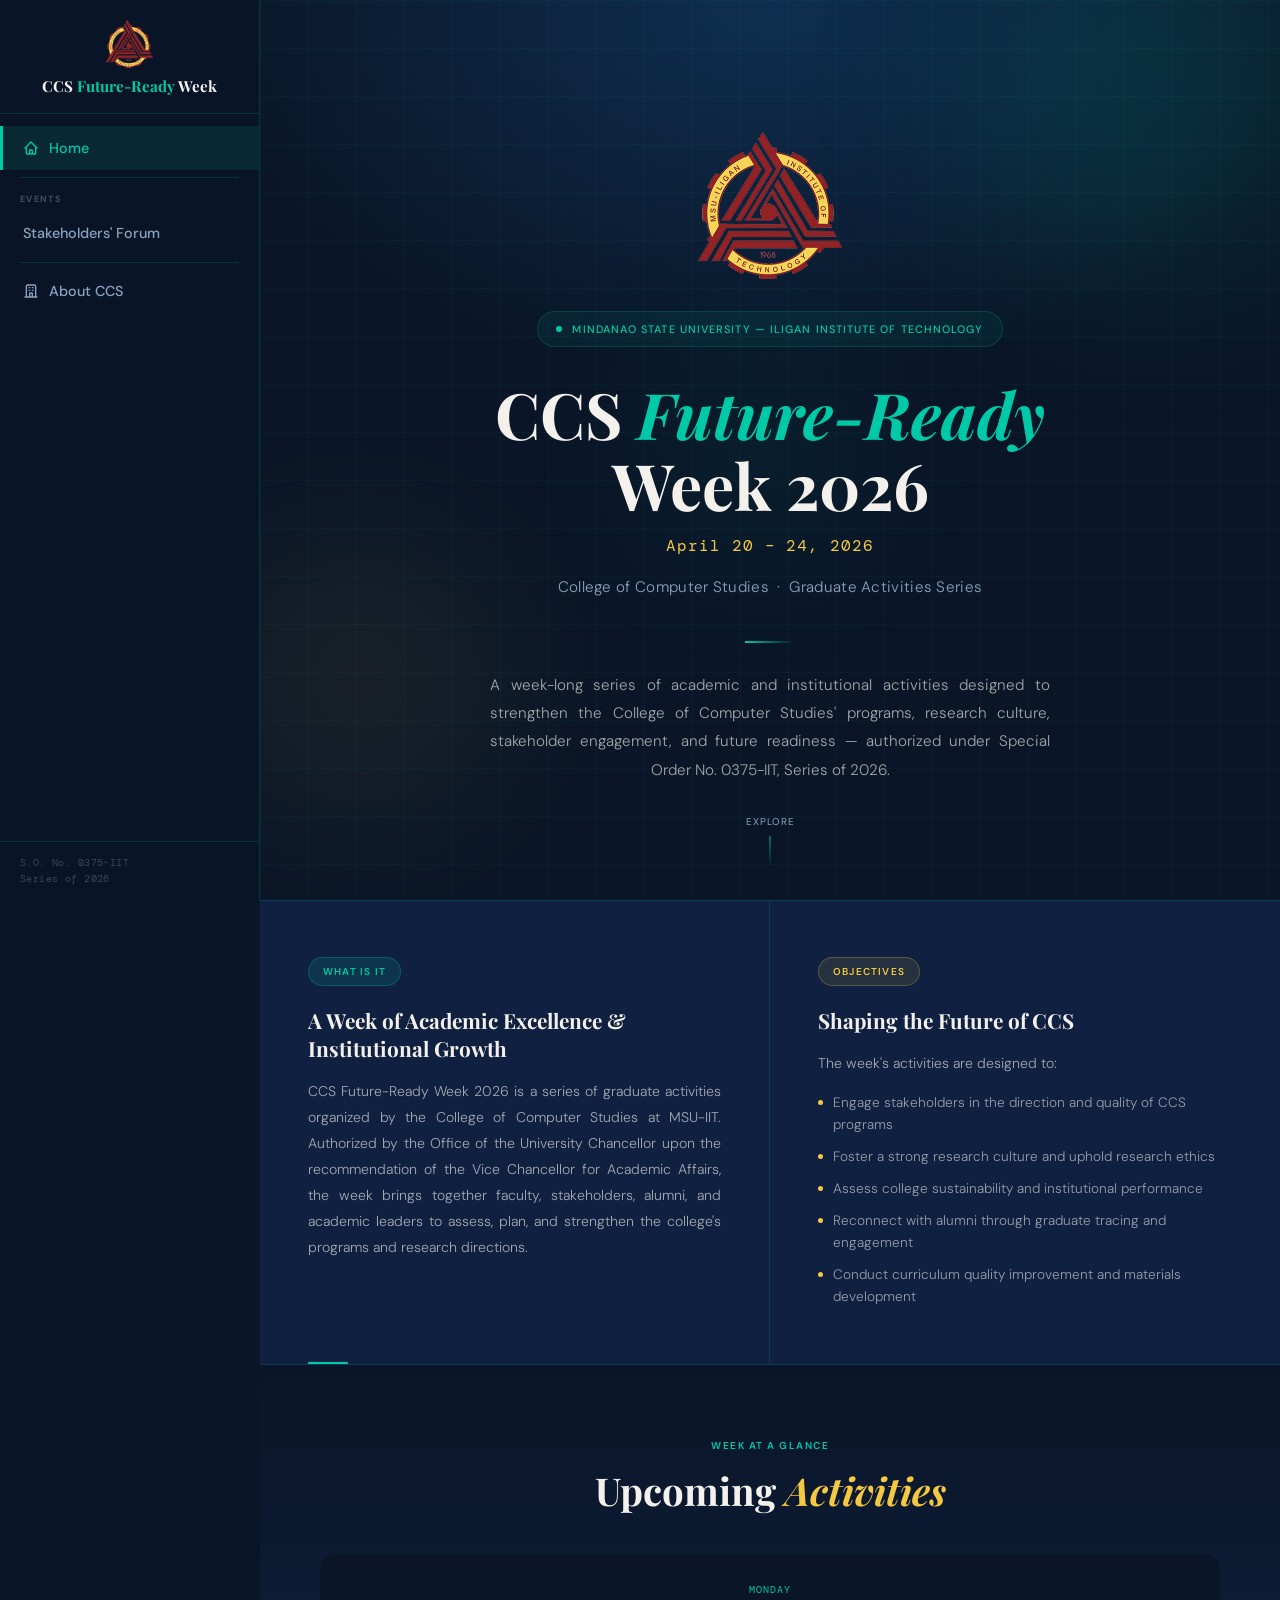
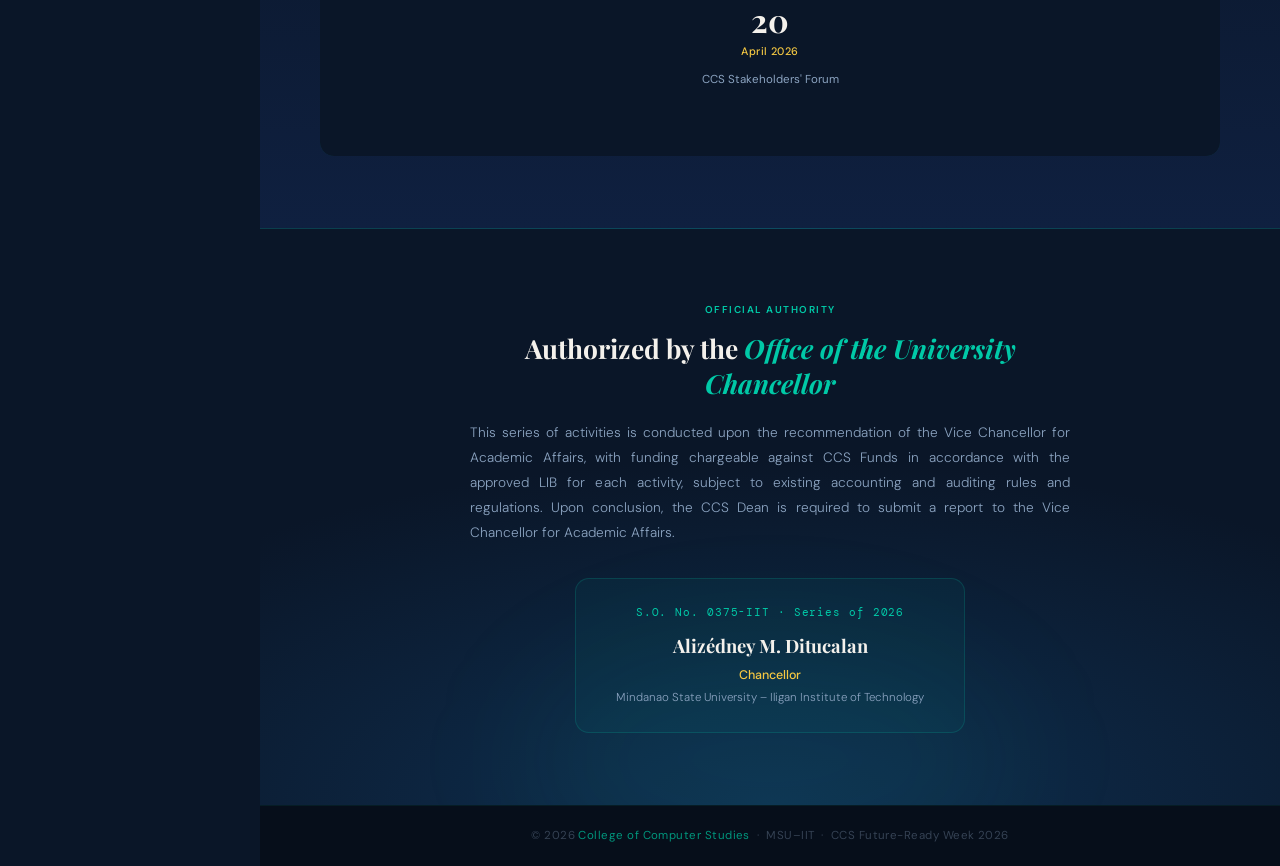
==== commit 51ed0035: "add timer" ====
--- a/index.html
+++ b/index.html
@@ -13,7 +13,7 @@
 <!-- SIDEBAR NAV -->
 <nav class="sidebar" id="sidebar">
   <div class="sidebar-brand">
-    <a href="index.html">CCS <span>Future-Ready</span> Week</a>
+    <a href="index.html"><img src="images/iitlogo.png" alt="MSU-IIT Logo" class="sidebar-logo">CCS <span>Future-Ready</span> Week</a>
   </div>
   <div class="sidebar-links">
     <a href="index.html" class="active">
@@ -54,6 +54,7 @@
       <div class="orb orb-3"></div>
     </div>
     <div class="hero-content">
+      <img src="images/iitlogo.png" alt="MSU-IIT Logo" class="hero-logo">
       <div class="institution-badge">
         <div class="badge-dot"></div>
         Mindanao State University &mdash; Iligan Institute of Technology
--- a/styles.css
+++ b/styles.css
@@ -18,6 +18,7 @@
 
 body {
   font-family: 'DM Sans', sans-serif;
+  font-size: 14px;
   background: var(--navy);
   color: var(--white);
   line-height: 1.7;
@@ -62,6 +63,14 @@
   text-decoration: none;
   line-height: 1.4;
   display: block;
+  text-align: center;
+}
+.sidebar-logo {
+  width: 48px;
+  height: 48px;
+  object-fit: contain;
+  display: block;
+  margin: 0 auto 0.5rem;
 }
 .sidebar-brand a span { color: var(--teal); }
 
@@ -77,7 +86,7 @@
   gap: 10px;
   color: var(--muted);
   text-decoration: none;
-  font-size: 0.8rem;
+  font-size: 0.9rem;
   font-weight: 500;
   padding: 0.55rem 1.25rem;
   transition: color 0.2s, background 0.2s, border-color 0.2s;
@@ -182,9 +191,11 @@
   -webkit-backdrop-filter: blur(4px);
   opacity: 0;
   transition: opacity 0.3s;
+  pointer-events: none;
 }
 .sidebar-overlay.visible {
   opacity: 1;
+  pointer-events: auto;
 }
 
 /* ═══════════════════════════════════════
@@ -231,6 +242,14 @@
   text-align: center;
   max-width: 720px;
   width: 100%;
+}
+
+.hero-logo {
+  width: 20%;
+  object-fit: contain;
+  display: block;
+  margin: 0 auto 2rem;
+  animation: slideUp .8s .05s both;
 }
 
 .institution-badge {
@@ -694,6 +713,50 @@
 }
 
 /* ═══════════════════════════════════════
+   COUNTDOWN
+   ═══════════════════════════════════════ */
+.countdown {
+  display: flex;
+  justify-content: center;
+  gap: 1rem;
+  margin-top: 2rem;
+}
+.countdown-item {
+  background: rgba(0,201,167,0.06);
+  border: 1px solid rgba(0,201,167,0.2);
+  border-radius: 12px;
+  padding: 1rem 1.25rem;
+  min-width: 72px;
+  text-align: center;
+}
+.countdown-value {
+  font-family: 'DM Mono', monospace;
+  font-size: clamp(1.5rem, 3vw, 2rem);
+  font-weight: 600;
+  color: var(--teal);
+  line-height: 1;
+  margin-bottom: 0.25rem;
+}
+.countdown-label {
+  font-size: 0.65rem;
+  letter-spacing: 0.1em;
+  text-transform: uppercase;
+  color: var(--muted);
+  font-weight: 500;
+}
+.countdown-done {
+  font-family: 'Playfair Display', serif;
+  font-size: 1.1rem;
+  font-weight: 700;
+  color: var(--teal);
+}
+
+@media (max-width: 480px) {
+  .countdown { gap: 0.5rem; }
+  .countdown-item { padding: 0.75rem 0.75rem; min-width: 60px; border-radius: 10px; }
+}
+
+/* ═══════════════════════════════════════
    EVENT PAGE — BODY
    ═══════════════════════════════════════ */
 .event-body {
@@ -857,6 +920,8 @@
   grid-template-columns: 1fr 1fr;
   gap: 1rem;
   margin-bottom: 2.5rem;
+  position: relative;
+  z-index: 10;
 }
 .jump-card {
   display: flex;
@@ -868,8 +933,14 @@
   background: rgba(0,201,167,0.03);
   text-decoration: none;
   transition: background 0.2s, border-color 0.2s, transform 0.2s;
-}
-.jump-card:hover {
+  cursor: pointer;
+  -webkit-tap-highlight-color: rgba(0,201,167,0.15);
+  touch-action: manipulation;
+  position: relative;
+  z-index: 1;
+}
+.jump-card:hover,
+.jump-card:active {
   background: rgba(0,201,167,0.08);
   border-color: rgba(0,201,167,0.35);
   transform: translateY(-2px);
@@ -882,14 +953,17 @@
   display: grid;
   place-items: center;
   flex-shrink: 0;
+  pointer-events: none;
 }
 .jump-card-icon svg {
   width: 20px; height: 20px;
   stroke: var(--teal);
+  pointer-events: none;
 }
 .jump-card-text {
   flex: 1;
   min-width: 0;
+  pointer-events: none;
 }
 .jump-card-title {
   font-family: 'Playfair Display', serif;
@@ -898,12 +972,14 @@
   color: var(--white);
   line-height: 1.3;
   margin-bottom: 0.15rem;
+  pointer-events: none;
 }
 .jump-card-desc {
   font-size: 0.75rem;
   color: var(--muted);
   font-weight: 300;
   line-height: 1.4;
+  pointer-events: none;
 }
 .jump-card-arrow {
   font-size: 1.2rem;
@@ -911,10 +987,16 @@
   opacity: 0;
   transition: opacity 0.2s, transform 0.2s;
   flex-shrink: 0;
+  pointer-events: none;
 }
 .jump-card:hover .jump-card-arrow {
   opacity: 1;
   transform: translateX(3px);
+}
+
+@media (pointer: coarse) {
+  .jump-card { min-height: 56px; }
+  .jump-card-arrow { opacity: 1; }
 }
 
 @media (max-width: 600px) {
@@ -1156,14 +1238,6 @@
     padding-bottom: 0.75rem;
     font-size: 0.78rem;
     color: var(--muted);
-  }
-  .programme-col-person::before {
-    content: 'By: ';
-    font-size: 0.65rem;
-    letter-spacing: 0.08em;
-    text-transform: uppercase;
-    color: rgba(139,163,192,0.5);
-    font-weight: 600;
   }
   .programme-row + .programme-row {
     border-top: 1px solid rgba(0,201,167,0.08);
@@ -1286,6 +1360,7 @@
   border-radius: 12px;
   overflow: hidden;
   margin-bottom: 1.25rem;
+  scroll-margin-top: 2rem;
 }
 .ccs-program-header {
   display: flex;
@@ -1356,6 +1431,76 @@
   background: var(--teal);
   flex-shrink: 0;
   margin-top: 0.55rem;
+}
+
+/* ═══════════════════════════════════════
+   PROGRAM JUMP CARDS
+   ═══════════════════════════════════════ */
+.program-jump-cards {
+  display: grid;
+  grid-template-columns: 1fr 1fr;
+  gap: 0.75rem;
+  margin-bottom: 2rem;
+}
+.program-jump-card {
+  display: flex;
+  align-items: center;
+  gap: 0.75rem;
+  padding: 1rem 1.25rem;
+  border: 1px solid var(--border);
+  border-radius: 10px;
+  background: rgba(245,200,66,0.03);
+  text-decoration: none;
+  transition: background 0.2s, border-color 0.2s, transform 0.2s;
+  cursor: pointer;
+  -webkit-tap-highlight-color: rgba(245,200,66,0.15);
+  touch-action: manipulation;
+}
+.program-jump-card:hover,
+.program-jump-card:active {
+  background: rgba(245,200,66,0.08);
+  border-color: rgba(245,200,66,0.35);
+  transform: translateY(-2px);
+}
+.program-jump-code {
+  font-family: 'DM Mono', monospace;
+  font-size: 0.72rem;
+  font-weight: 600;
+  letter-spacing: 0.08em;
+  color: var(--gold);
+  background: rgba(245,200,66,0.1);
+  border: 1px solid rgba(245,200,66,0.2);
+  padding: 4px 10px;
+  border-radius: 6px;
+  flex-shrink: 0;
+}
+.program-jump-name {
+  flex: 1;
+  font-family: 'Playfair Display', serif;
+  font-size: 0.88rem;
+  font-weight: 700;
+  color: var(--white);
+  line-height: 1.3;
+}
+.program-jump-arrow {
+  font-size: 1.1rem;
+  color: var(--gold);
+  opacity: 0;
+  transition: opacity 0.2s, transform 0.2s;
+  flex-shrink: 0;
+}
+.program-jump-card:hover .program-jump-arrow {
+  opacity: 1;
+  transform: translateX(3px);
+}
+
+@media (pointer: coarse) {
+  .program-jump-card { min-height: 56px; }
+  .program-jump-arrow { opacity: 1; }
+}
+
+@media (max-width: 600px) {
+  .program-jump-cards { grid-template-columns: 1fr; }
 }
 
 /* CCS Contact bar */
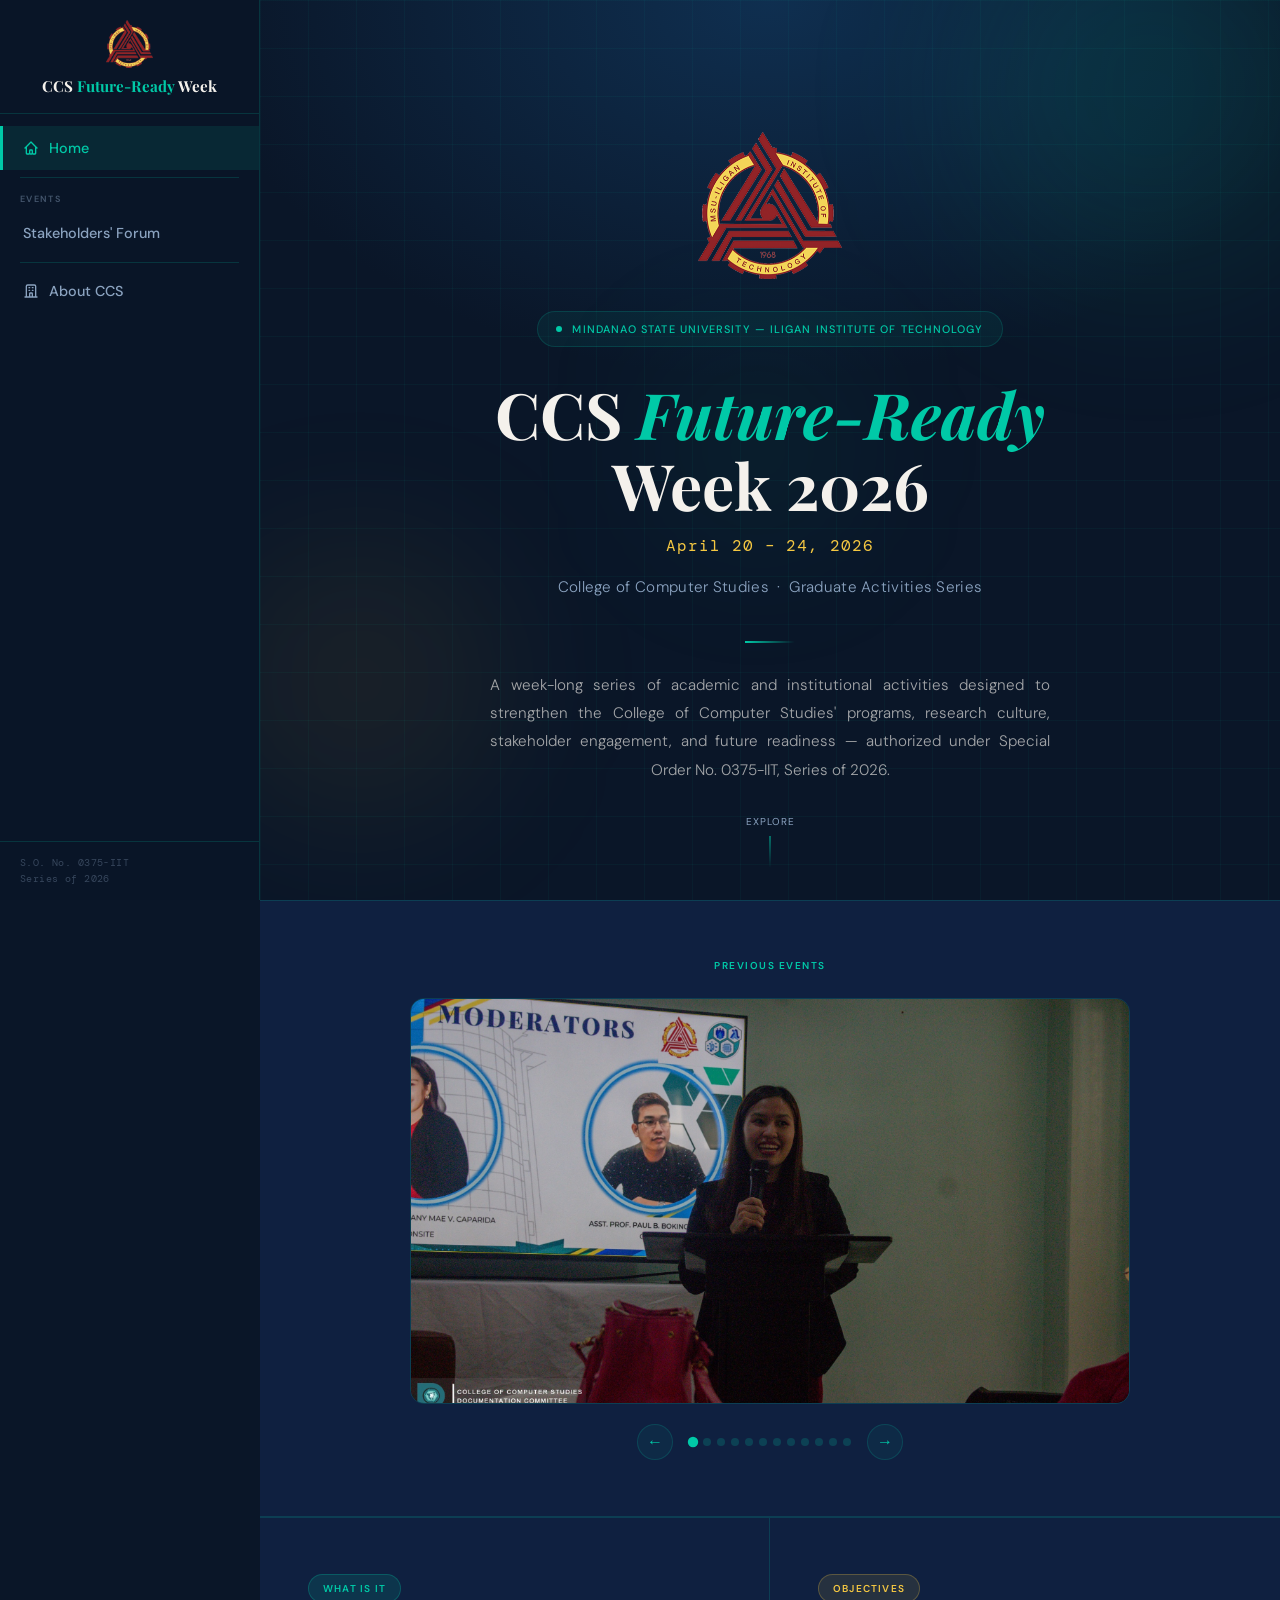
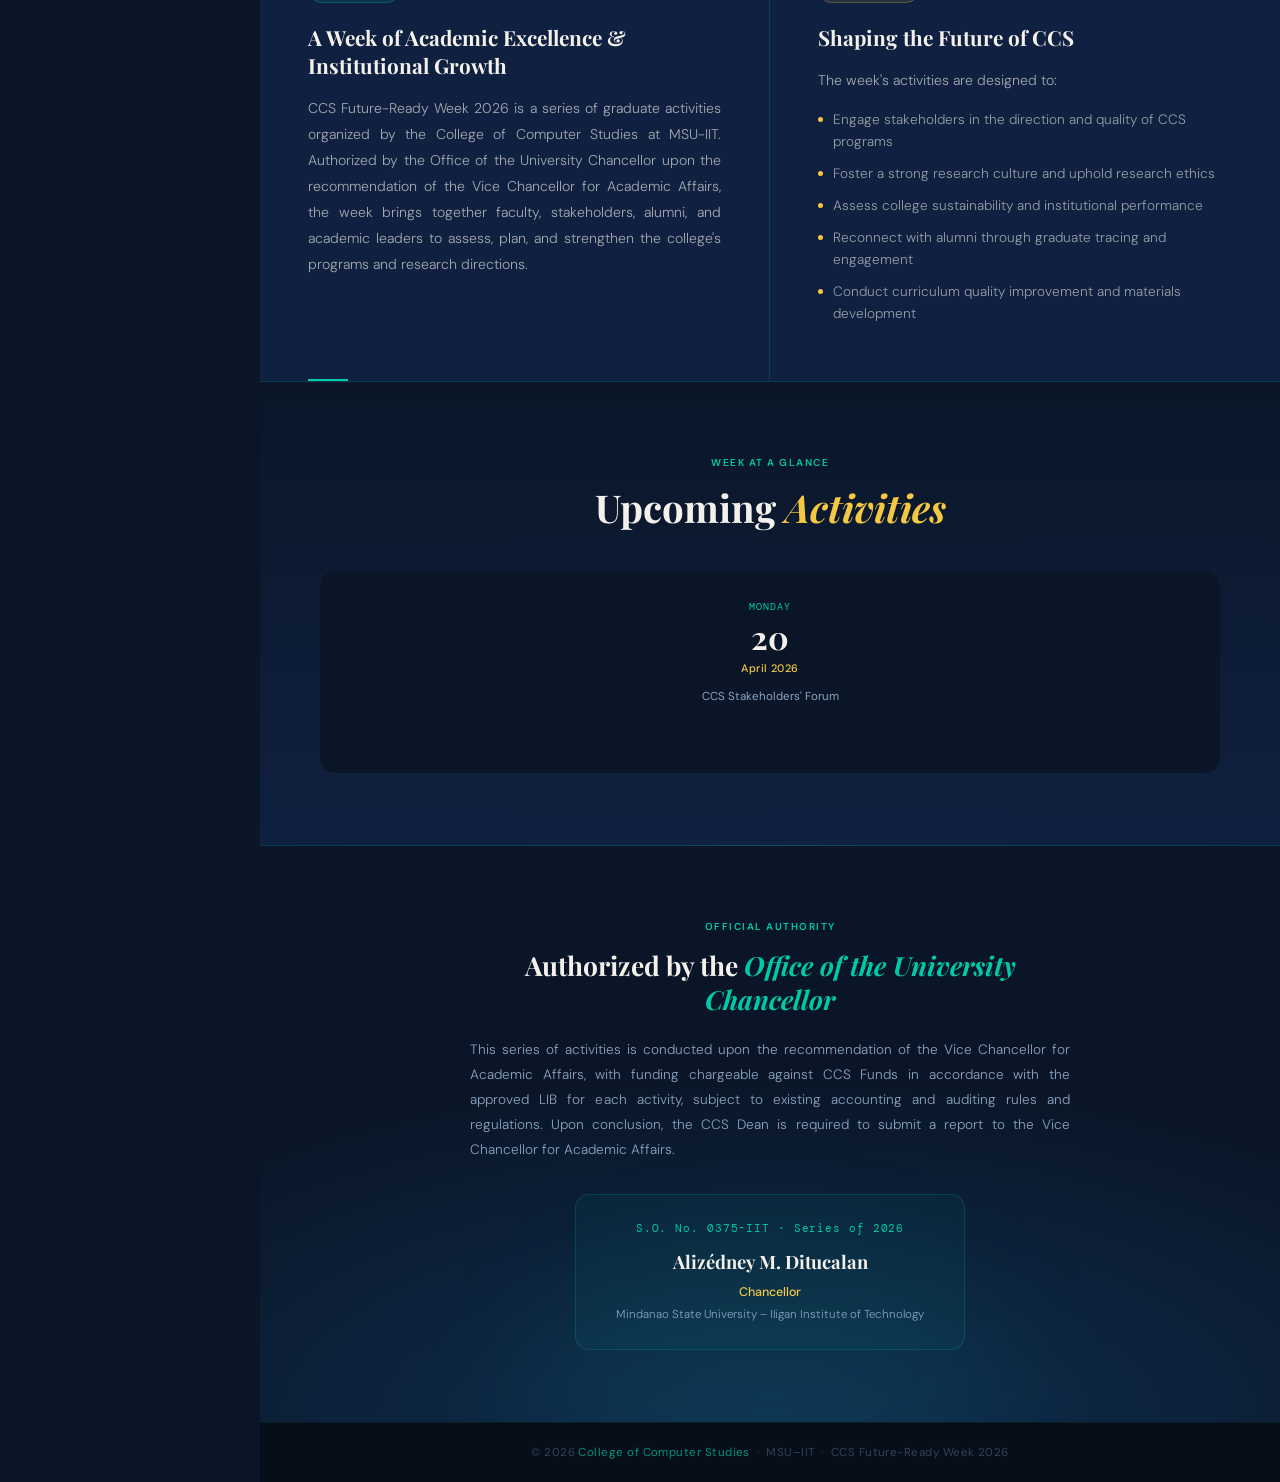
==== commit 8417f8f6: "add timer" ====
--- a/index.html
+++ b/index.html
@@ -60,7 +60,7 @@
         Mindanao State University &mdash; Iligan Institute of Technology
       </div>
       <h1 class="hero-title">
-        CCS <span>Future-Ready</span><br>Week 2026
+        CCS <span>Future-Ready</span> Week 2026
       </h1>
       <p class="hero-date">April 20 &ndash; 24, 2026</p>
       <p class="hero-subtitle">College of Computer Studies &nbsp;&middot;&nbsp; Graduate Activities Series</p>
@@ -74,6 +74,32 @@
       <div class="scroll-arrow"></div>
     </div>
   </section>
+
+  <!-- CAROUSEL -->
+  <div class="carousel-section">
+    <div class="carousel-label">Previous Events</div>
+    <div class="carousel" id="carousel">
+      <div class="carousel-track" id="carouselTrack">
+        <img src="images/c1.jpg" alt="Previous event 1" class="carousel-slide">
+        <img src="images/c2.jpg" alt="Previous event 2" class="carousel-slide">
+        <img src="images/c3.jpg" alt="Previous event 3" class="carousel-slide">
+        <img src="images/c4.jpg" alt="Previous event 4" class="carousel-slide">
+        <img src="images/c5.jpg" alt="Previous event 5" class="carousel-slide">
+        <img src="images/c6.jpg" alt="Previous event 6" class="carousel-slide">
+        <img src="images/c7.jpg" alt="Previous event 7" class="carousel-slide">
+        <img src="images/c8.jpg" alt="Previous event 8" class="carousel-slide">
+        <img src="images/c9.jpg" alt="Previous event 9" class="carousel-slide">
+        <img src="images/c10.jpg" alt="Previous event 10" class="carousel-slide">
+        <img src="images/c11.jpg" alt="Previous event 11" class="carousel-slide">
+        <img src="images/c12.jpg" alt="Previous event 12" class="carousel-slide">
+      </div>
+    </div>
+    <div class="carousel-controls">
+      <button class="carousel-btn" id="carouselPrev" aria-label="Previous">&larr;</button>
+      <div class="carousel-dots" id="carouselDots"></div>
+      <button class="carousel-btn" id="carouselNext" aria-label="Next">&rarr;</button>
+    </div>
+  </div>
 
   <!-- ABOUT -->
   <div class="about-wrapper">
@@ -180,6 +206,51 @@
       if (window.innerWidth <= 768) closeSidebar();
     });
   });
+
+  // Carousel
+  (function() {
+    const track = document.getElementById('carouselTrack');
+    const slides = track.querySelectorAll('.carousel-slide');
+    const prevBtn = document.getElementById('carouselPrev');
+    const nextBtn = document.getElementById('carouselNext');
+    const dotsContainer = document.getElementById('carouselDots');
+    let current = 0;
+    const total = slides.length;
+
+    // Create dots
+    for (let i = 0; i < total; i++) {
+      const dot = document.createElement('button');
+      dot.className = 'carousel-dot' + (i === 0 ? ' active' : '');
+      dot.setAttribute('aria-label', 'Go to slide ' + (i + 1));
+      dot.addEventListener('click', () => goTo(i));
+      dotsContainer.appendChild(dot);
+    }
+    const dots = dotsContainer.querySelectorAll('.carousel-dot');
+
+    function goTo(index) {
+      current = (index + total) % total;
+      track.style.transform = 'translateX(-' + (current * 100) + '%)';
+      dots.forEach((d, i) => d.classList.toggle('active', i === current));
+    }
+
+    prevBtn.addEventListener('click', () => goTo(current - 1));
+    nextBtn.addEventListener('click', () => goTo(current + 1));
+
+    // Auto-advance every 4 seconds
+    let autoplay = setInterval(() => goTo(current + 1), 4000);
+    const carousel = document.getElementById('carousel');
+    carousel.addEventListener('mouseenter', () => clearInterval(autoplay));
+    carousel.addEventListener('mouseleave', () => { autoplay = setInterval(() => goTo(current + 1), 4000); });
+
+    // Swipe support
+    let startX = 0;
+    carousel.addEventListener('touchstart', (e) => { startX = e.touches[0].clientX; clearInterval(autoplay); }, { passive: true });
+    carousel.addEventListener('touchend', (e) => {
+      const diff = startX - e.changedTouches[0].clientX;
+      if (Math.abs(diff) > 50) goTo(current + (diff > 0 ? 1 : -1));
+      autoplay = setInterval(() => goTo(current + 1), 4000);
+    }, { passive: true });
+  })();
 </script>
 </body>
 </html>
--- a/styles.css
+++ b/styles.css
@@ -371,6 +371,94 @@
 .section-title em { color: var(--gold); font-style: italic; }
 
 /* ═══════════════════════════════════════
+   CAROUSEL
+   ═══════════════════════════════════════ */
+.carousel-section {
+  padding: 3.5rem 2.5rem;
+  background: var(--navy-mid);
+  border-top: 1px solid var(--border);
+  border-bottom: 1px solid var(--border);
+  text-align: center;
+}
+.carousel-label {
+  font-size: 10px;
+  letter-spacing: 0.15em;
+  text-transform: uppercase;
+  color: var(--teal);
+  font-weight: 600;
+  margin-bottom: 1.5rem;
+}
+.carousel {
+  max-width: 720px;
+  margin: 0 auto;
+  overflow: hidden;
+  border-radius: 14px;
+  border: 1px solid var(--border);
+}
+.carousel-track {
+  display: flex;
+  transition: transform 0.5s cubic-bezier(0.4, 0, 0.2, 1);
+}
+.carousel-slide {
+  min-width: 100%;
+  width: 100%;
+  aspect-ratio: 16 / 9;
+  object-fit: cover;
+  display: block;
+}
+.carousel-controls {
+  display: flex;
+  align-items: center;
+  justify-content: center;
+  gap: 1rem;
+  margin-top: 1.25rem;
+}
+.carousel-btn {
+  width: 36px;
+  height: 36px;
+  border-radius: 50%;
+  border: 1px solid var(--border);
+  background: rgba(0,201,167,0.06);
+  color: var(--teal);
+  font-size: 1rem;
+  cursor: pointer;
+  transition: background 0.2s, transform 0.2s;
+  display: grid;
+  place-items: center;
+}
+.carousel-btn:hover {
+  background: rgba(0,201,167,0.15);
+  transform: scale(1.1);
+}
+.carousel-dots {
+  display: flex;
+  gap: 6px;
+  align-items: center;
+}
+.carousel-dot {
+  width: 8px;
+  height: 8px;
+  border-radius: 50%;
+  border: none;
+  background: rgba(0,201,167,0.2);
+  cursor: pointer;
+  padding: 0;
+  transition: background 0.2s, transform 0.2s;
+}
+.carousel-dot.active {
+  background: var(--teal);
+  transform: scale(1.3);
+}
+
+@media (max-width: 768px) {
+  .carousel-section { padding: 2.5rem 1.5rem; }
+}
+@media (max-width: 480px) {
+  .carousel-section { padding: 2rem 1rem; }
+  .carousel { border-radius: 10px; }
+}
+
+/* ═══════════════════════════════════════
    ABOUT
    ═══════════════════════════════════════ */
 .about-wrapper {
@@ -754,6 +842,74 @@
 @media (max-width: 480px) {
   .countdown { gap: 0.5rem; }
   .countdown-item { padding: 0.75rem 0.75rem; min-width: 60px; border-radius: 10px; }
+}
+
+/* ═══════════════════════════════════════
+   RSVP BOX
+   ═══════════════════════════════════════ */
+.rsvp-box {
+  display: flex;
+  flex-direction: column;
+  align-items: center;
+  gap: 1rem;
+  margin-top: 2rem;
+  padding: 1.5rem;
+  background: rgba(245,200,66,0.05);
+  border: 1px solid rgba(245,200,66,0.2);
+  border-radius: 14px;
+  max-width: 480px;
+  margin-left: auto;
+  margin-right: auto;
+}
+.rsvp-qr {
+  width: 140px;
+  height: 140px;
+  object-fit: contain;
+  border-radius: 10px;
+  background: #fff;
+  padding: 6px;
+}
+.rsvp-text {
+  font-size: 0.82rem;
+  color: rgba(244,241,236,0.7);
+  font-weight: 300;
+  line-height: 1.7;
+  text-align: center;
+}
+.rsvp-text a {
+  color: var(--teal);
+  text-decoration: none;
+  font-weight: 500;
+}
+.rsvp-text a:hover {
+  text-decoration: underline;
+}
+.rsvp-text strong {
+  color: var(--gold);
+  font-weight: 600;
+}
+
+.rsvp-btn {
+  display: inline-flex;
+  align-items: center;
+  padding: 0.7rem 1.5rem;
+  border-radius: 10px;
+  background: rgba(0,201,167,0.12);
+  border: 1px solid rgba(0,201,167,0.3);
+  color: var(--teal);
+  font-size: 0.82rem;
+  font-weight: 600;
+  text-decoration: none;
+  transition: background 0.2s, transform 0.2s;
+}
+.rsvp-btn:hover {
+  background: rgba(0,201,167,0.2);
+  transform: translateY(-2px);
+}
+
+@media (max-width: 480px) {
+  .rsvp-box { padding: 1.25rem; }
+  .rsvp-qr { width: 120px; height: 120px; }
 }
 
 /* ═══════════════════════════════════════
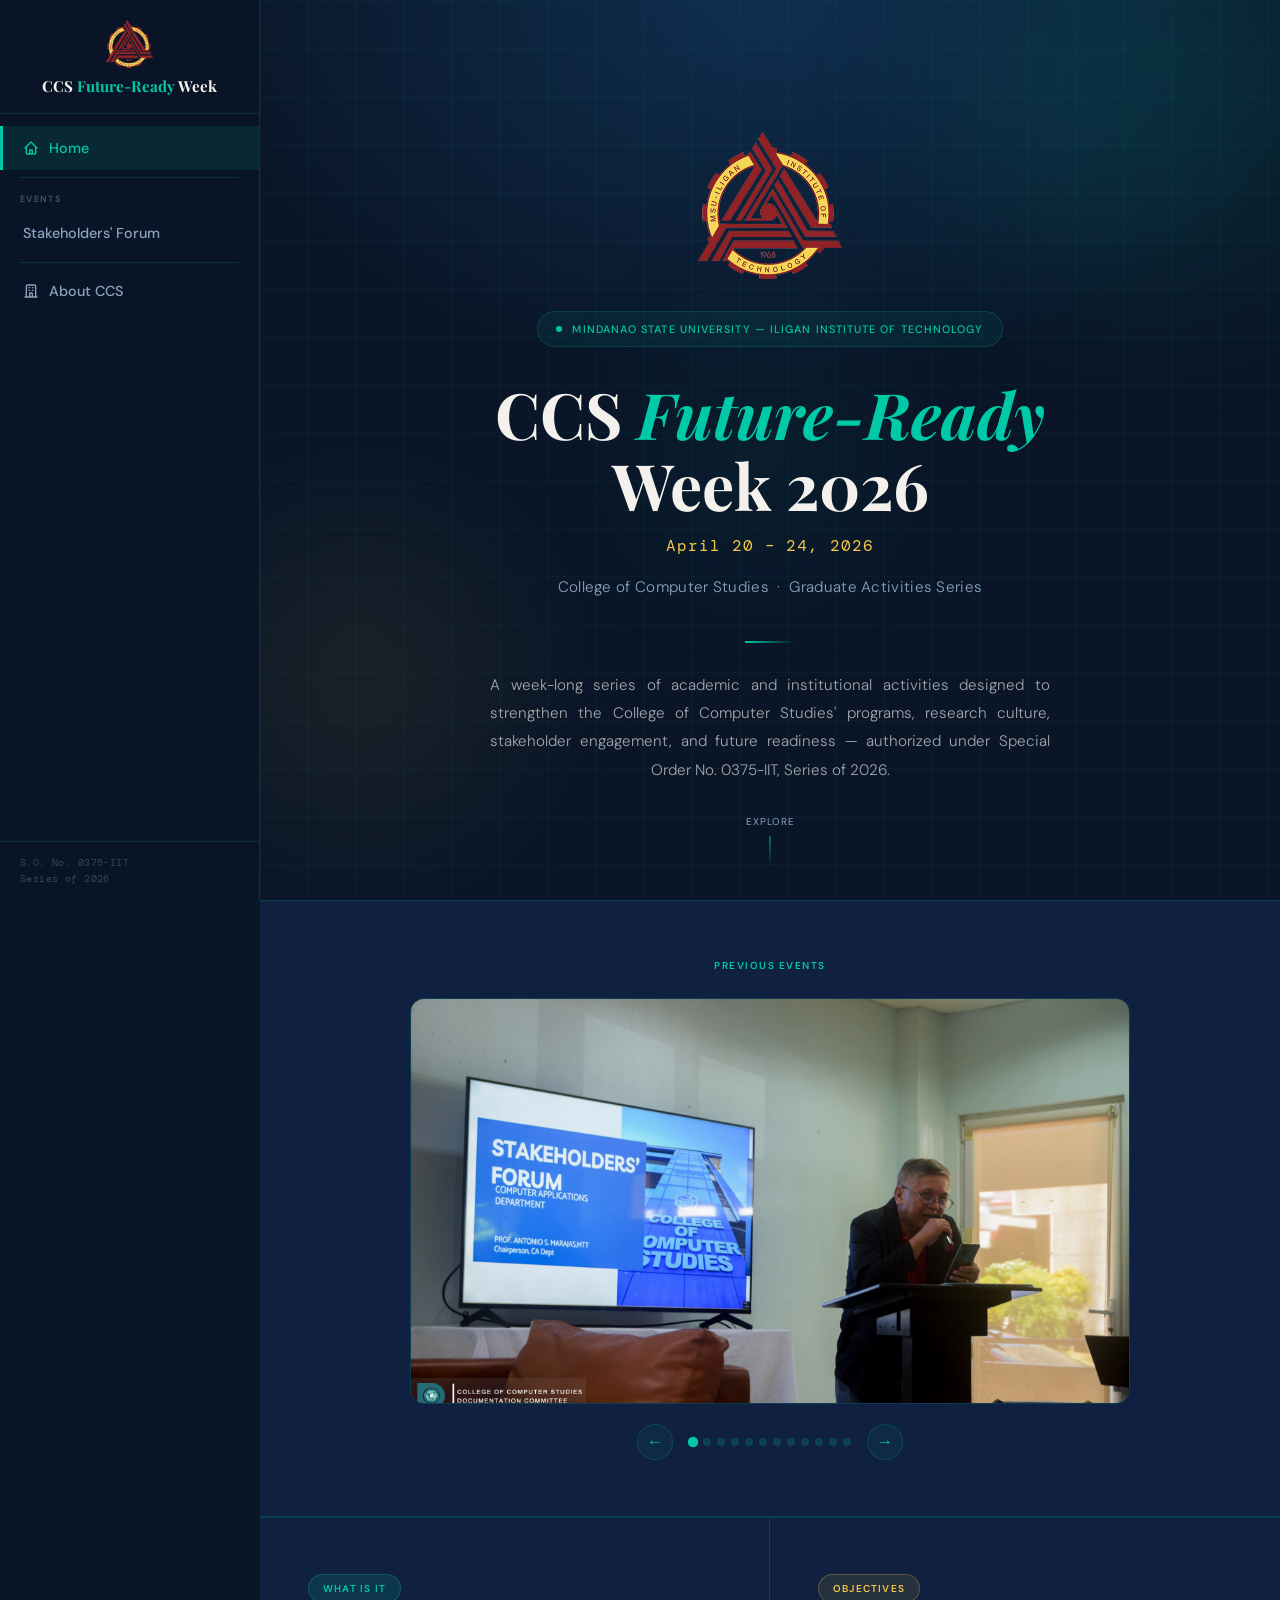
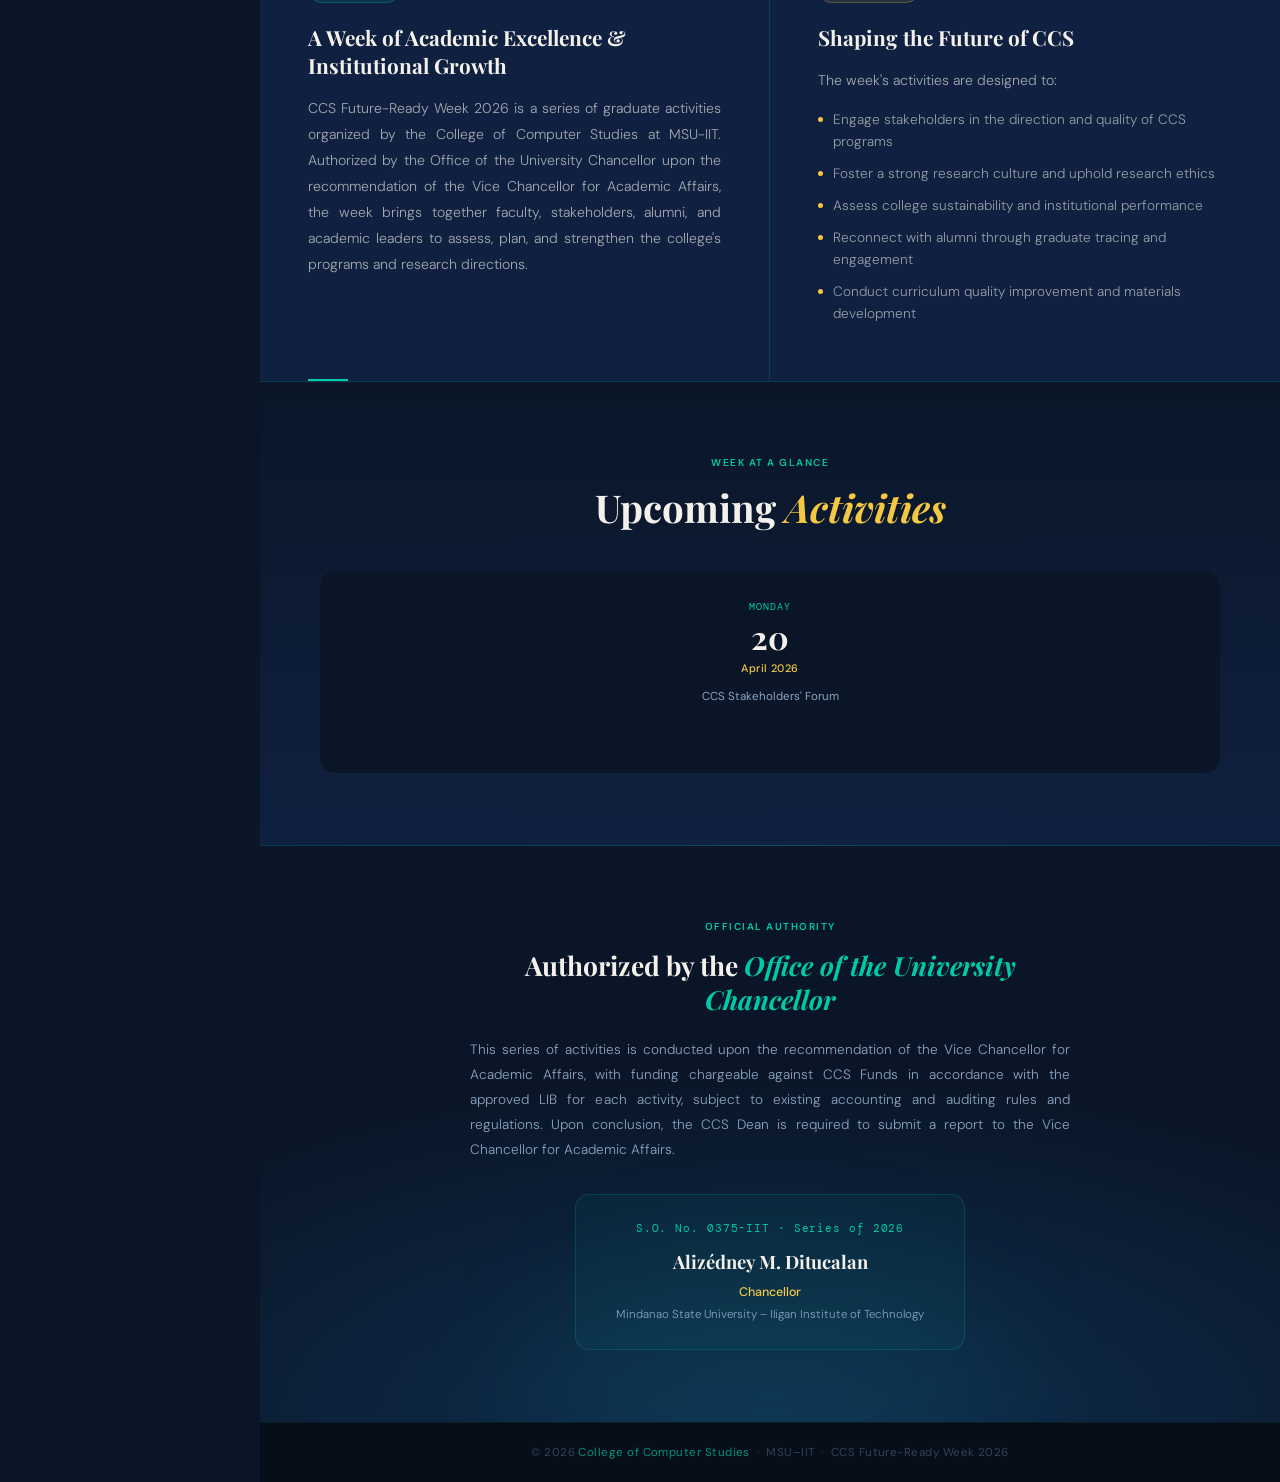
==== commit 34858be4: "add timer" ====
--- a/index.html
+++ b/index.html
@@ -80,9 +80,9 @@
     <div class="carousel-label">Previous Events</div>
     <div class="carousel" id="carousel">
       <div class="carousel-track" id="carouselTrack">
+        <img src="images/c3.jpg" alt="Previous event 3" class="carousel-slide">
+        <img src="images/c2.jpg" alt="Previous event 2" class="carousel-slide">
         <img src="images/c1.jpg" alt="Previous event 1" class="carousel-slide">
-        <img src="images/c2.jpg" alt="Previous event 2" class="carousel-slide">
-        <img src="images/c3.jpg" alt="Previous event 3" class="carousel-slide">
         <img src="images/c4.jpg" alt="Previous event 4" class="carousel-slide">
         <img src="images/c5.jpg" alt="Previous event 5" class="carousel-slide">
         <img src="images/c6.jpg" alt="Previous event 6" class="carousel-slide">
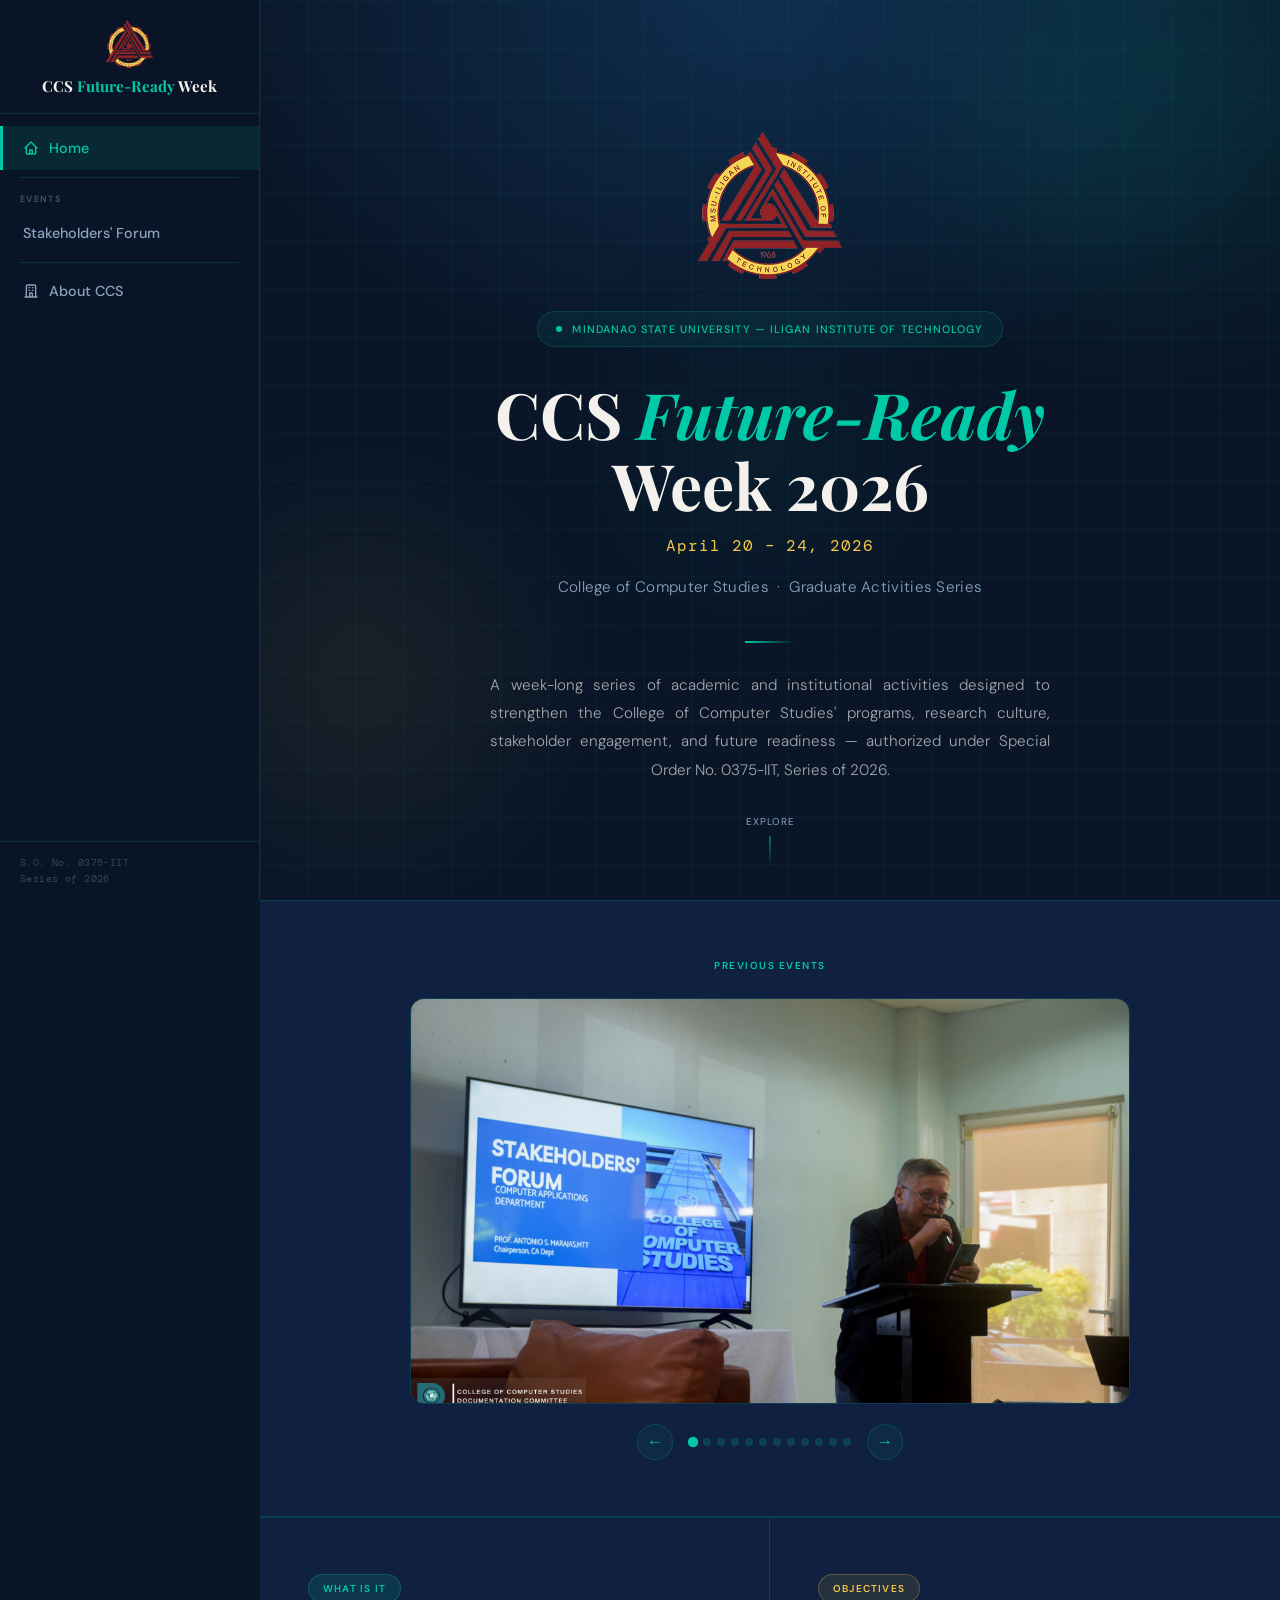
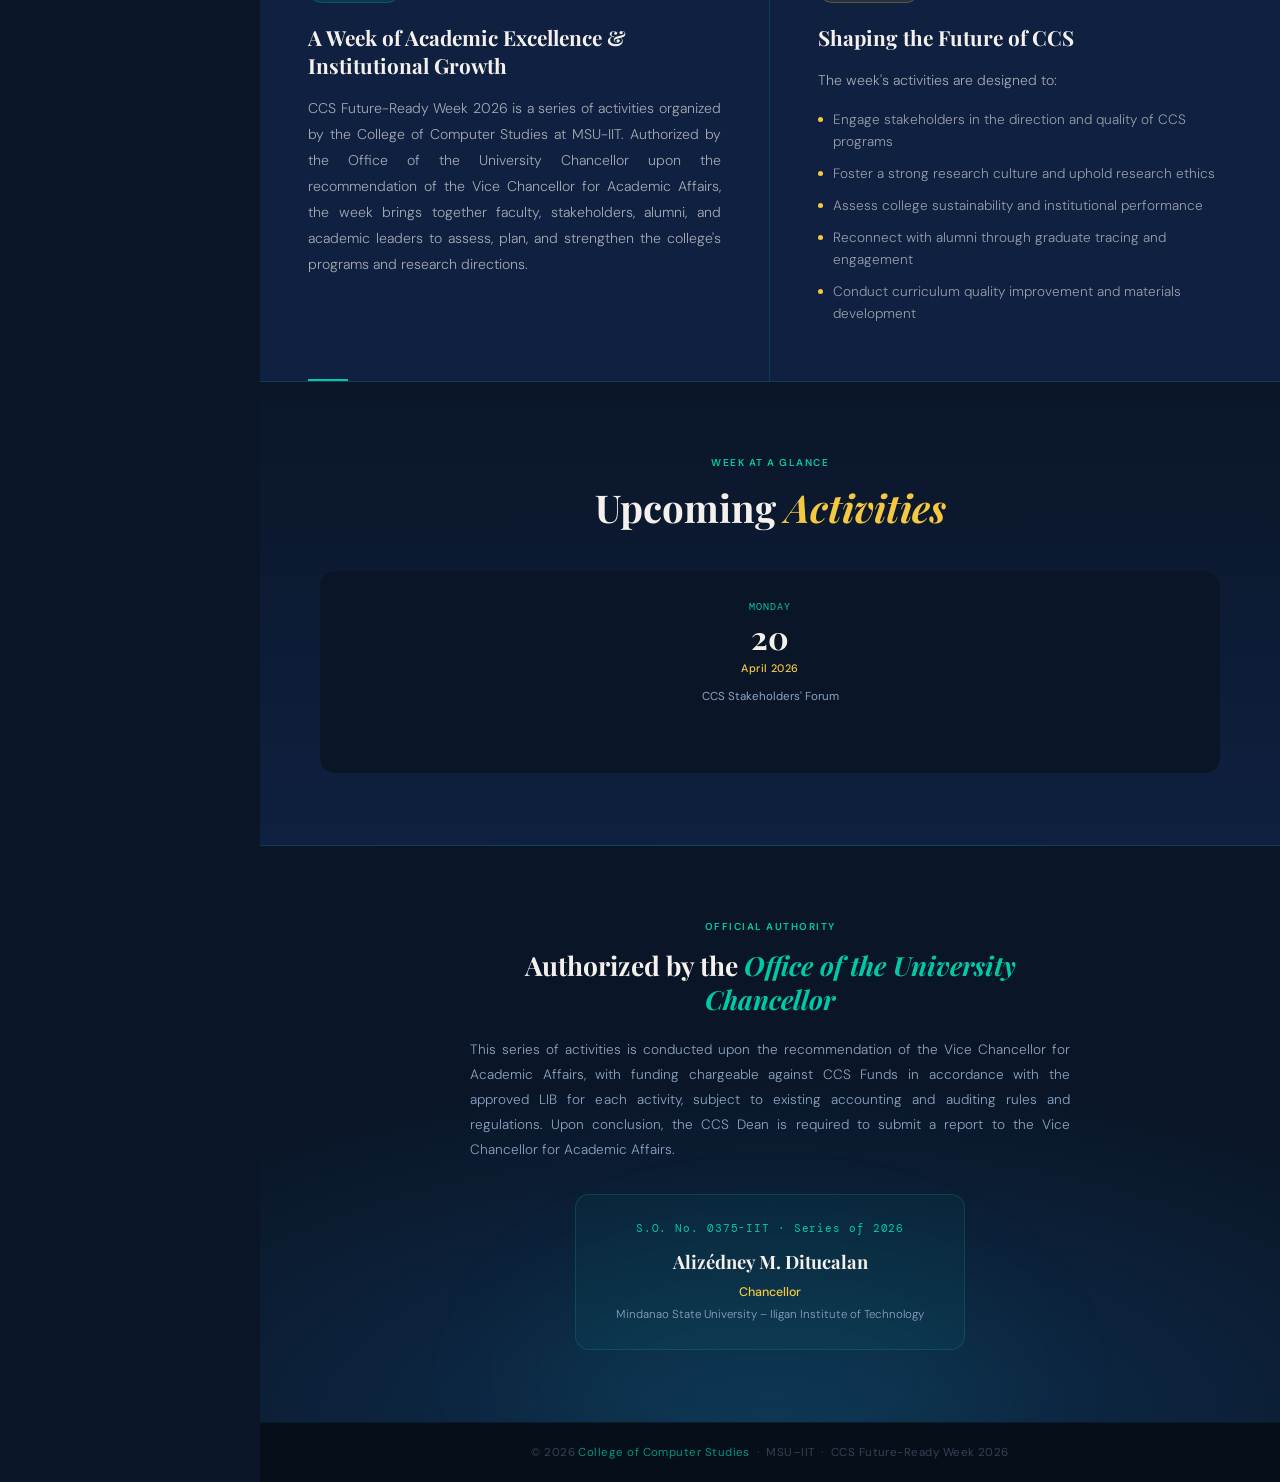
==== commit 3b07c133: "add timer" ====
--- a/index.html
+++ b/index.html
@@ -108,7 +108,7 @@
         <div class="about-tag">What Is It</div>
         <h2 class="about-heading">A Week of Academic Excellence &amp; Institutional Growth</h2>
         <p class="about-text">
-          CCS Future-Ready Week 2026 is a series of graduate activities organized by the College of Computer Studies at MSU-IIT. Authorized by the Office of the University Chancellor upon the recommendation of the Vice Chancellor for Academic Affairs, the week brings together faculty, stakeholders, alumni, and academic leaders to assess, plan, and strengthen the college's programs and research directions.
+          CCS Future-Ready Week 2026 is a series of activities organized by the College of Computer Studies at MSU-IIT. Authorized by the Office of the University Chancellor upon the recommendation of the Vice Chancellor for Academic Affairs, the week brings together faculty, stakeholders, alumni, and academic leaders to assess, plan, and strengthen the college's programs and research directions.
         </p>
         <div class="about-accent"></div>
       </div>
